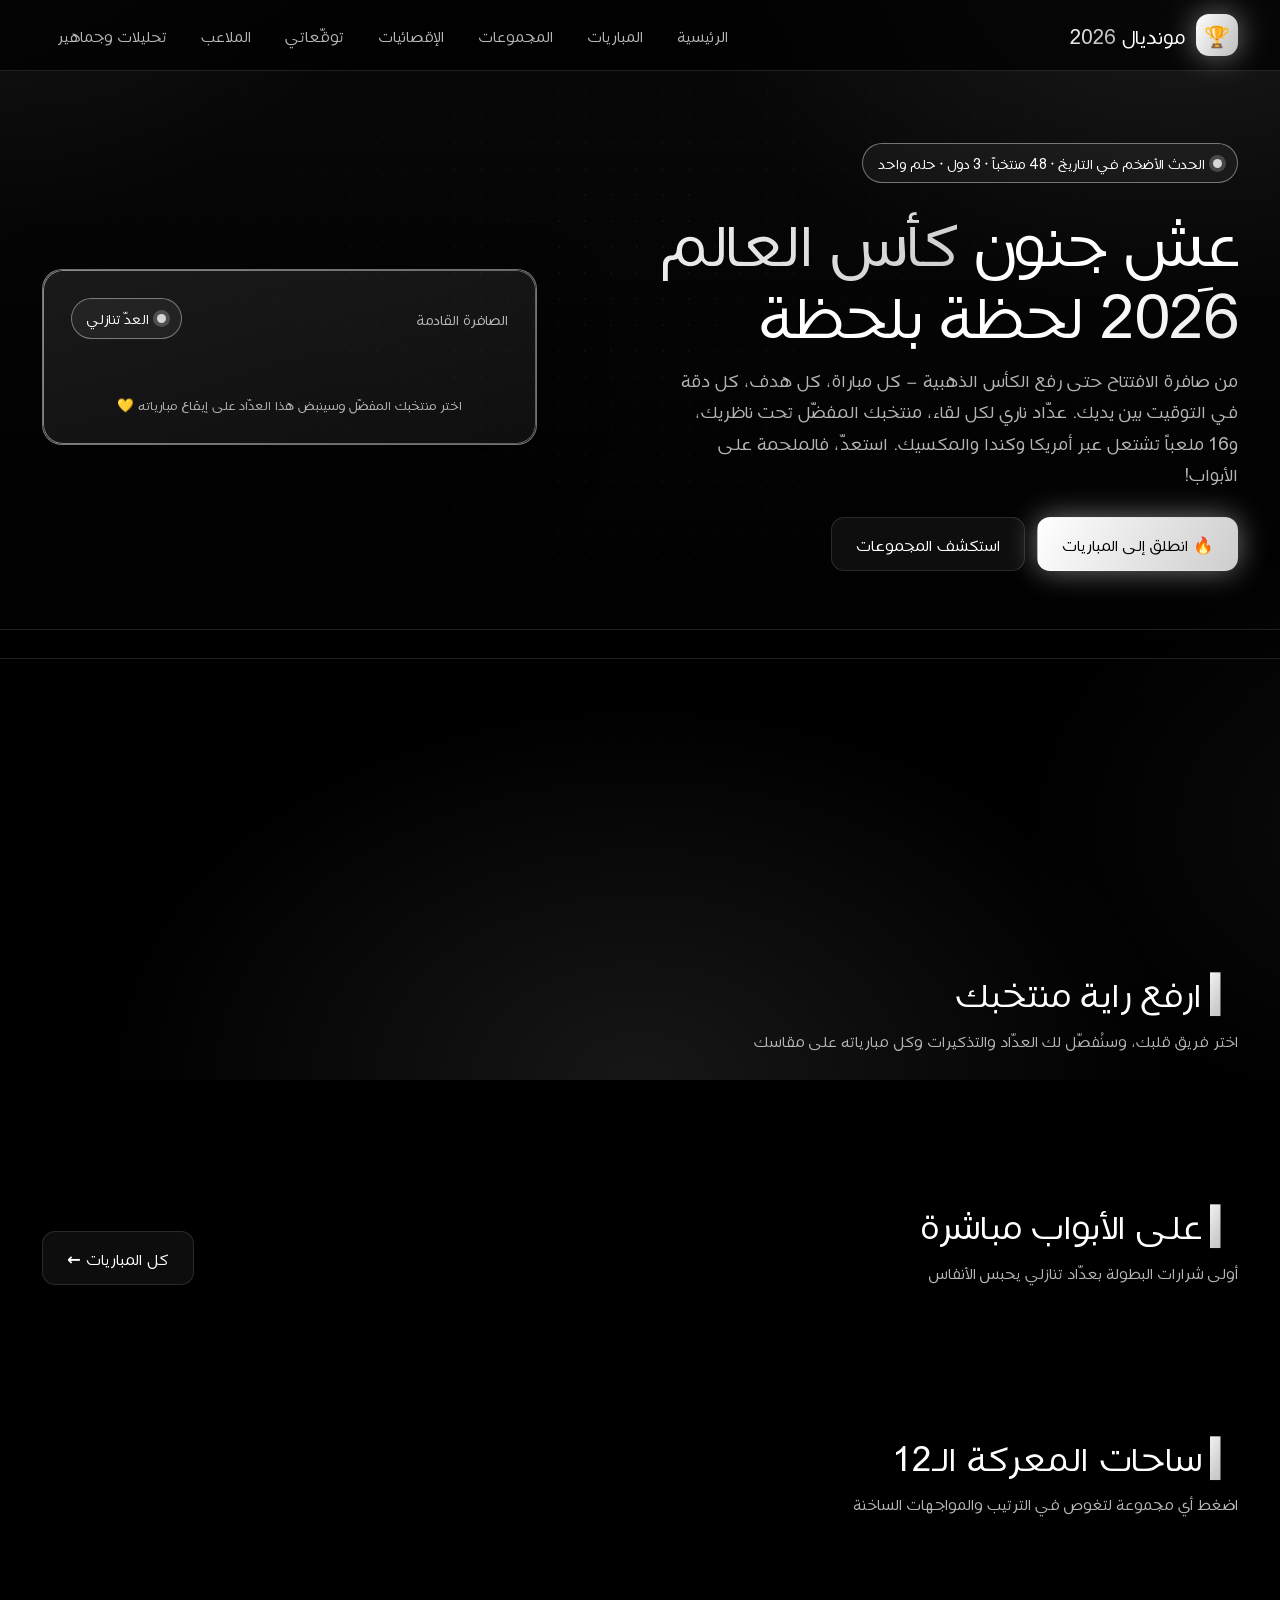
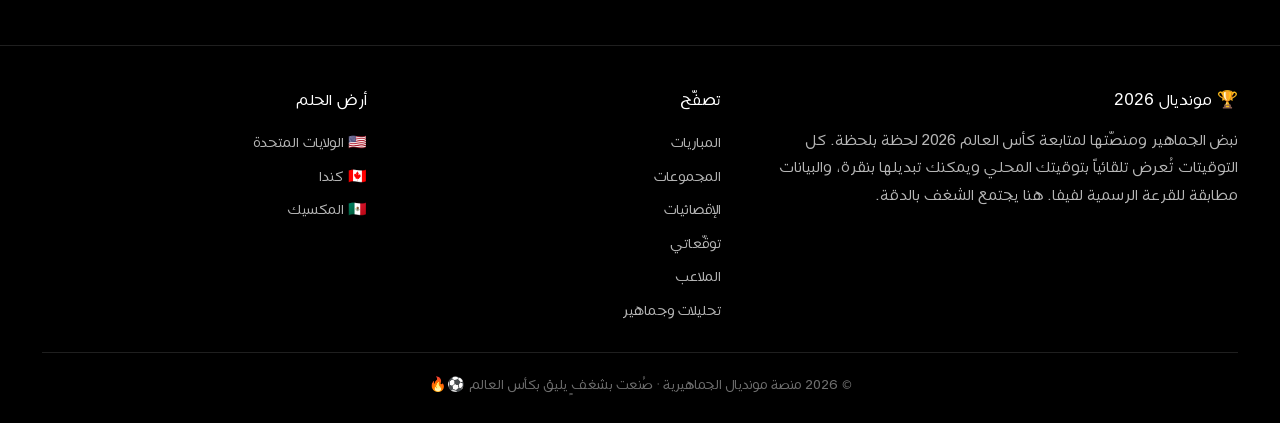
==== index.html @ 59c50006 "Add files via upload" ====
<!DOCTYPE html>
<html lang="ar" dir="rtl">
<head>
<meta charset="UTF-8">
<meta name="viewport" content="width=device-width, initial-scale=1.0">
<title>مونديال 2026 · حيث يبدأ الشغف ولا ينتهي 🔥</title>
<meta name="description" content="عِش جنون كأس العالم 2026 لحظة بلحظة: جدول مباريات ناري بعدّاد تنازلي حيّ، مجموعات، نجوم المنتخبات، خريطة الملاعب، وركن جماهير يغلي بالحماس.">
<link rel="preconnect" href="https://fonts.googleapis.com">
<link rel="preconnect" href="https://flagcdn.com" crossorigin>
<meta name="theme-color" content="#000000">
<link href="https://fonts.googleapis.com/css2?family=Tajawal:wght@400;500;700;800;900&family=Cairo:wght@600;800&display=swap" rel="stylesheet">
<link rel="stylesheet" href="style.css">
</head>
<body>

<!-- شريط التنقل -->
<nav class="nav">
  <div class="wrap nav-inner">
    <a class="brand" href="index.html"><span class="cup">🏆</span> <span>مونديال <b>2026</b></span></a>
    <button class="nav-toggle" aria-label="القائمة">☰</button>
    <div class="nav-links">
      <a href="index.html">الرئيسية</a>
      <a href="matches.html">المباريات</a>
      <a href="groups.html">المجموعات</a>
      <a href="knockout.html">الإقصائيات</a>
      <a href="predictions.html">توقّعاتي</a>
      <a href="map.html">الملاعب</a>
      <a href="live.html">تحليلات وجماهير</a>
    </div>
  </div>
</nav>

<!-- البطل -->
<header class="hero">
  <div class="wrap hero-grid">
    <div>
      <span class="pill"><span class="dot"></span> الحدث الأضخم في التاريخ · 48 منتخباً · 3 دول · حلم واحد</span>
      <h1>عِش جنون <span class="gradient-text">كأس العالم 2026</span> لحظة بلحظة</h1>
      <p class="lead">من صافرة الافتتاح حتى رفع الكأس الذهبية — كل مباراة، كل هدف، كل دقة في التوقيت بين يديك. عدّاد ناري لكل لقاء، منتخبك المفضّل تحت ناظريك، و16 ملعباً تشتعل عبر أمريكا وكندا والمكسيك. استعدّ، فالملحمة على الأبواب!</p>
      <div class="hero-actions">
        <a class="btn btn-gold" href="matches.html">🔥 انطلق إلى المباريات</a>
        <a class="btn btn-ghost" href="groups.html">استكشف المجموعات</a>
      </div>
    </div>

    <!-- بطاقة العدّاد -->
    <div class="countdown-card">
      <div class="cd-head">
        <span class="lbl" id="cdLabel">الصافرة القادمة</span>
        <span class="pill" style="margin:0"><span class="dot"></span> العدّ تنازلي</span>
      </div>
      <div class="cd-match" id="cdMatch"></div>
      <div class="cd-timer" id="heroCountdown"></div>
      <p class="muted" style="text-align:center;margin-top:14px;font-size:.84rem">اختر منتخبك المفضّل وسينبض هذا العدّاد على إيقاع مبارياته 💛</p>
    </div>
  </div>
</header>

<!-- شريط أخبار -->
<div class="ticker">
  <div class="wrap"><div class="ticker-track" id="ticker"></div></div>
</div>

<!-- إحصائيات سريعة -->
<section class="section">
  <div class="wrap">
    <div class="grid grid-4">
      <div class="card stat reveal"><b>48</b><span>منتخباً يطارد الحلم</span></div>
      <div class="card stat reveal"><b>12</b><span>مجموعة من النار</span></div>
      <div class="card stat reveal"><b>72</b><span>معركة في دور المجموعات</span></div>
      <div class="card stat reveal"><b>16</b><span>مدينة تشتعل بالجماهير</span></div>
    </div>
  </div>
</section>

<!-- اختر منتخبك -->
<section class="section">
  <div class="wrap">
    <div class="section-head">
      <div><h2>ارفع راية منتخبك</h2><p>اختر فريق قلبك، وسنُفصّل لك العدّاد والتذكيرات وكل مبارياته على مقاسك</p></div>
    </div>
    <div class="chip-row" id="favPicker"></div>
  </div>
</section>

<!-- أقرب المباريات -->
<section class="section">
  <div class="wrap">
    <div class="section-head">
      <div><h2>على الأبواب مباشرة</h2><p>أولى شرارات البطولة بعدّاد تنازلي يحبس الأنفاس</p></div>
      <a class="btn btn-ghost" href="matches.html">كل المباريات ←</a>
    </div>
    <div class="grid grid-3" id="upcoming"></div>
  </div>
</section>

<!-- لمحة المجموعات -->
<section class="section">
  <div class="wrap">
    <div class="section-head"><div><h2>ساحات المعركة الـ12</h2><p>اضغط أي مجموعة لتغوص في الترتيب والمواجهات الساخنة</p></div></div>
    <div class="grid grid-4" id="groupsMini"></div>
  </div>
</section>

<!-- التذييل -->
<footer class="footer">
  <div class="wrap">
    <div class="footer-grid">
      <div>
        <h4>🏆 مونديال 2026</h4>
        <p class="muted">نبض الجماهير ومنصّتها لمتابعة كأس العالم 2026 لحظة بلحظة. كل التوقيتات تُعرض تلقائياً بتوقيتك المحلي ويمكنك تبديلها بنقرة، والبيانات مطابقة للقرعة الرسمية لفيفا. هنا يجتمع الشغف بالدقة.</p>
      </div>
      <div><h4>تصفّح</h4><a href="matches.html">المباريات</a><a href="groups.html">المجموعات</a><a href="knockout.html">الإقصائيات</a>
      <a href="predictions.html">توقّعاتي</a>
      <a href="map.html">الملاعب</a><a href="live.html">تحليلات وجماهير</a></div>
      <div><h4>أرض الحلم</h4><a>🇺🇸 الولايات المتحدة</a><a>🇨🇦 كندا</a><a>🇲🇽 المكسيك</a></div>
    </div>
    <div class="copy">© 2026 منصة مونديال الجماهيرية · صُنعت بشغفٍ يليق بكأس العالم ⚽🔥</div>
  </div>
</footer>


<!-- ===== وحدات المعمارية النظيفة (ترتيب التحميل = ترتيب الاعتماد) ===== -->
<!-- core: النطاق -->
<script src="src/core/data.js"></script>
<script src="src/core/domain.js"></script>
<script src="src/core/profiles.js"></script>
<!-- infra: البنية التحتية -->
<script src="src/infra/storage.js"></script>
<script src="src/infra/time.js"></script>
<script src="src/infra/exporters.js"></script>
<script src="src/infra/live.js"></script>
<!-- app: الحالة -->
<script src="src/app/clock.js"></script>
<script src="src/app/collections.js"></script>
<script src="src/app/live-poll.js"></script>
<!-- ui: العرض -->
<script src="src/ui/toast.js"></script>
<script src="src/ui/reveal.js"></script>
<script src="src/ui/countdown.js"></script>
<script src="src/ui/match-card.js"></script>
<script src="src/ui/chrome.js"></script>
<!-- التركيب + التوافق -->
<script src="src/boot.js"></script>
<script src="src/compat.js"></script>
<!-- page controller -->
<script src="src/pages/home.js"></script>
</body>
</html>
---- style.css ----
/* =========================================================================
   كأس العالم 2026 — الهوية البصرية (نسخة حماسية)
   خط مرزوق · ألوان نابضة · خلفية شفقية متحركة · توهّج وأنميشن · RTL
   ========================================================================= */

/* ---------- خط مرزوق على كامل الموقع ---------- */
@font-face {
  font-family: "Marzouk";
  src: url("Marzouk.ttf") format("truetype"),
       url("Marzouk.otf") format("opentype");
  font-weight: 100 900;
  font-display: swap;
}

:root {
  /* خلفيات */
  --bg-0: #000000;
  --bg-1: #0a0a0a;
  --bg-2: #141414;
  --card: rgba(255, 255, 255, 0.05);
  --card-strong: rgba(255, 255, 255, 0.085);
  --border: rgba(255, 255, 255, 0.12);
  /* ألوان حماسية */
  --gold: #ffffff;
  --gold-bright: #ffffff;
  --orange: #cccccc;
  --cyan: #d6d6d6;
  --cyan-bright: #ffffff;
  --magenta: #b0b0b0;
  --purple: #9a9a9a;
  --crimson: #ffffff;
  --border-gold: rgba(255,255,255, 0.40);
  --glow-gold: 0 0 30px rgba(255,255,255, 0.45);
  --glow-cyan: 0 0 26px rgba(255,255,255, 0.40);
  --text: #ffffff;
  --text-dim: #b6b6b6;
  --text-faint: #6f6f6f;
  --radius: 20px;
  --radius-sm: 13px;
  --shadow: 0 22px 60px rgba(0, 0, 0, 0.5);
  --maxw: 1240px;
  --grad-fire: linear-gradient(120deg, #ffffff, #cccccc 55%, #b0b0b0);
  --grad-cool: linear-gradient(120deg, #d6d6d6, #9a9a9a);
  --font: "Marzouk", "Tajawal", system-ui, "Segoe UI", sans-serif;
}

* { box-sizing: border-box; margin: 0; padding: 0; }
html { scroll-behavior: smooth; }
body {
  font-family: var(--font);
  background: var(--bg-0);
  color: var(--text);
  direction: rtl;
  line-height: 1.7;
  overflow-x: hidden;
  min-height: 100vh;
  position: relative;
}
/* خلفية شفقية (Aurora) متحركة */
body::before {
  content: ""; position: fixed; inset: -20%; z-index: -2;
  background:
    radial-gradient(45% 45% at 80% 12%, rgba(255,255,255, 0.08), transparent 60%),
    radial-gradient(40% 40% at 12% 8%, rgba(255,255,255, 0.06), transparent 60%),
    radial-gradient(50% 50% at 50% 100%, rgba(255,255,255, 0.09), transparent 60%),
    radial-gradient(40% 40% at 95% 80%, rgba(255,255,255, 0.05), transparent 60%),
    linear-gradient(180deg, var(--bg-1), var(--bg-0) 70%);
  animation: aurora 18s ease-in-out infinite alternate;
}
@keyframes aurora {
  0% { transform: translate3d(0,0,0) scale(1); }
  50% { transform: translate3d(-2%, 1%, 0) scale(1.06); }
  100% { transform: translate3d(2%, -1%, 0) scale(1.04); }
}
/* جسيمات/شبكة خفيفة */
body::after {
  content: ""; position: fixed; inset: 0; z-index: -1; pointer-events: none;
  background-image: radial-gradient(rgba(255,255,255,.04) 1px, transparent 1px);
  background-size: 26px 26px;
  mask-image: radial-gradient(circle at 50% 30%, #000, transparent 75%);
}
a { color: inherit; text-decoration: none; }
img { display: block; max-width: 100%; }
ul { list-style: none; }
::selection { background: var(--gold); color: #000000; }

.wrap { width: 100%; max-width: var(--maxw); margin: 0 auto; padding: 0 22px; }
.gold { color: var(--gold); }
.muted { color: var(--text-dim); }

/* عنوان متدرّج متحرّك */
.gradient-text {
  background: var(--grad-fire); background-size: 200% auto;
  -webkit-background-clip: text; background-clip: text; color: transparent;
  animation: shine 5s linear infinite;
}
@keyframes shine { to { background-position: 200% center; } }

/* ---------------- شريط التنقل ---------------- */
.nav {
  position: sticky; top: 0; z-index: 100;
  backdrop-filter: blur(18px);
  background: rgba(0,0,0, 0.72);
  border-bottom: 1px solid var(--border);
}
.nav-inner { display: flex; align-items: center; gap: 18px; height: 70px; }
.brand { display: flex; align-items: center; gap: 11px; font-weight: 800; font-size: 1.3rem; }
.brand .cup {
  width: 42px; height: 42px; display: grid; place-items: center;
  background: var(--grad-fire); background-size: 160%;
  border-radius: 13px; color: #000000; font-size: 1.3rem;
  box-shadow: var(--glow-gold); animation: bob 3s ease-in-out infinite;
}
@keyframes bob { 0%,100%{transform:translateY(0) rotate(-3deg)} 50%{transform:translateY(-4px) rotate(3deg)} }
.brand b { background: var(--grad-fire); -webkit-background-clip: text; background-clip: text; color: transparent; }
.nav-links { display: flex; gap: 4px; margin-inline-start: auto; align-items: center; }
.nav-links a {
  padding: 9px 15px; border-radius: 11px; color: var(--text-dim);
  font-weight: 700; font-size: 1rem; transition: .2s; white-space: nowrap; position: relative;
}
.nav-links a:hover { color: var(--text); background: var(--card); }
.nav-links a.active { color: var(--gold); background: rgba(255,255,255,.12); box-shadow: inset 0 0 0 1px var(--border-gold); }
.nav-toggle { display: none; background: var(--card); border: 1px solid var(--border); color: var(--text); width: 44px; height: 44px; border-radius: 11px; font-size: 1.4rem; cursor: pointer; margin-inline-start: auto; }
.tz-select { font-family: var(--font); background: var(--card); border: 1px solid var(--border); color: var(--text); padding: 7px 10px; border-radius: 10px; font-size: .82rem; font-weight: 700; cursor: pointer; max-width: 150px; }
.tz-select:focus { outline: none; border-color: var(--gold); }
.tz-select option { background: var(--bg-2); color: var(--text); }

/* ---------------- أزرار ---------------- */
.btn {
  display: inline-flex; align-items: center; gap: 8px; cursor: pointer;
  padding: 12px 24px; border-radius: 13px; font-family: var(--font);
  font-weight: 800; font-size: 1.02rem; border: 1px solid transparent; transition: .22s; position: relative; overflow: hidden;
}
.btn-gold { background: var(--grad-fire); background-size: 200%; color: #000000; box-shadow: var(--glow-gold); }
.btn-gold:hover { transform: translateY(-3px) scale(1.02); background-position: 100%; box-shadow: 0 0 40px rgba(255,255,255,.6); }
.btn-ghost { background: var(--card); border-color: var(--border); color: var(--text); }
.btn-ghost:hover { background: var(--card-strong); border-color: var(--cyan); box-shadow: var(--glow-cyan); transform: translateY(-3px); }

/* ---------------- البطل (Hero) ---------------- */
.hero { position: relative; padding: 72px 0 58px; overflow: hidden; }
.hero-grid { display: grid; grid-template-columns: 1.2fr .9fr; gap: 40px; align-items: center; }
.hero h1 { font-size: clamp(2.3rem, 5.5vw, 4rem); font-weight: 900; line-height: 1.12; letter-spacing: -.5px; }
.hero p.lead { color: var(--text-dim); font-size: 1.16rem; margin: 18px 0 28px; max-width: 560px; }
.hero-actions { display: flex; gap: 12px; flex-wrap: wrap; }
.pill { display: inline-flex; align-items: center; gap: 8px; padding: 7px 15px; border-radius: 999px; background: var(--card); border: 1px solid var(--border-gold); color: var(--gold); font-weight: 800; font-size: .9rem; margin-bottom: 18px; }
.pill .dot { width: 9px; height: 9px; border-radius: 50%; background: var(--cyan); box-shadow: 0 0 0 4px rgba(255,255,255,.2); animation: pulse 1.6s infinite; }
@keyframes pulse { 0%,100%{opacity:1; transform:scale(1)} 50%{opacity:.4; transform:scale(.85)} }

/* أعلام عائمة في خلفية البطل */
.hero-orbs { position: absolute; inset: 0; pointer-events: none; overflow: hidden; }
.hero-orbs span { position: absolute; font-size: 2.2rem; opacity: .18; animation: float 9s ease-in-out infinite; filter: drop-shadow(0 0 8px rgba(0,0,0,.4)); }
@keyframes float { 0%,100%{transform:translateY(0) rotate(0)} 50%{transform:translateY(-26px) rotate(8deg)} }

/* ---------------- العدّاد التنازلي ---------------- */
.countdown-card {
  background: linear-gradient(160deg, var(--card-strong), var(--card));
  border: 1px solid var(--border-gold); border-radius: var(--radius);
  padding: 28px; box-shadow: var(--shadow); position: relative; overflow: hidden;
}
.countdown-card::before {
  content: ""; position: absolute; inset: 0; padding: 1px; border-radius: var(--radius);
  background: var(--grad-fire); -webkit-mask: linear-gradient(#000 0 0) content-box, linear-gradient(#000 0 0);
  -webkit-mask-composite: xor; mask-composite: exclude; opacity: .5; pointer-events: none;
}
.cd-head { display: flex; align-items: center; justify-content: space-between; margin-bottom: 18px; }
.cd-head .lbl { color: var(--text-dim); font-weight: 800; font-size: .94rem; }
.cd-match { display: flex; align-items: center; justify-content: center; gap: 16px; margin-bottom: 22px; }
.cd-match .t { display: flex; flex-direction: column; align-items: center; gap: 9px; width: 96px; text-align: center; }
.cd-match .t img { width: 54px; height: 40px; object-fit: cover; border-radius: 7px; box-shadow: 0 6px 16px rgba(0,0,0,.5); transition: .25s; }
.cd-match .t:hover img { transform: scale(1.12) rotate(-2deg); }
.cd-match .t span { font-weight: 800; font-size: .96rem; }
.cd-match .vs { font-weight: 900; font-size: 1.3rem; background: var(--grad-fire); -webkit-background-clip: text; background-clip: text; color: transparent; }
.cd-timer { display: grid; grid-template-columns: repeat(4, 1fr); gap: 10px; }
.cd-unit { text-align: center; background: rgba(0,0,0,.35); border: 1px solid var(--border); border-radius: var(--radius-sm); padding: 15px 6px; position: relative; }
.cd-unit b { display: block; font-size: 2.1rem; font-weight: 900; background: var(--grad-fire); -webkit-background-clip: text; background-clip: text; color: transparent; font-variant-numeric: tabular-nums; }
.cd-unit small { color: var(--text-faint); font-size: .8rem; }
.cd-unit.tickk b { animation: pop .4s; }
@keyframes pop { 0%{transform:scale(1)} 40%{transform:scale(1.25)} 100%{transform:scale(1)} }

/* ---------------- العناوين ---------------- */
.section { padding: 54px 0; }
.section-head { display: flex; align-items: flex-end; justify-content: space-between; gap: 16px; margin-bottom: 30px; flex-wrap: wrap; }
.section-head h2 { font-size: clamp(1.6rem, 3.2vw, 2.3rem); font-weight: 900; }
.section-head h2::before { content: "▍"; background: var(--grad-fire); -webkit-background-clip: text; background-clip: text; color: transparent; margin-inline-end: 8px; }
.section-head p { color: var(--text-dim); margin-top: 4px; }

/* ---------------- البطاقات الشبكية ---------------- */
.grid { display: grid; gap: 18px; }
.grid-3 { grid-template-columns: repeat(3, 1fr); }
.grid-4 { grid-template-columns: repeat(4, 1fr); }
.grid-2 { grid-template-columns: repeat(2, 1fr); }

.card {
  background: var(--card); border: 1px solid var(--border); border-radius: var(--radius);
  padding: 22px; transition: .28s cubic-bezier(.2,.8,.2,1); position: relative; overflow: hidden;
}
.card::after { content:""; position:absolute; top:0; left:-60%; width:50%; height:100%; background: linear-gradient(90deg, transparent, rgba(255,255,255,.07), transparent); transition: .5s; }
.card:hover { transform: translateY(-6px); border-color: var(--border-gold); background: var(--card-strong); box-shadow: var(--shadow); }
.card:hover::after { left: 120%; }

.stat { text-align: center; }
.stat b { display: block; font-size: 2.4rem; font-weight: 900; background: var(--grad-fire); -webkit-background-clip: text; background-clip: text; color: transparent; }
.stat span { color: var(--text-dim); font-size: .96rem; font-weight: 700; }

/* ---------------- بطاقة مباراة ---------------- */
.match-card {
  background: var(--card); border: 1px solid var(--border); border-radius: var(--radius);
  padding: 0; transition: .24s; position: relative; overflow: hidden;
}
.match-card:hover { border-color: var(--border-gold); background: var(--card-strong); transform: translateY(-4px); box-shadow: var(--shadow); }

/* شريط اليوم البارز */
.mc-day {
  display: flex; align-items: center; gap: 9px; padding: 11px 18px;
  background: linear-gradient(90deg, rgba(255,255,255,.16), rgba(255,255,255,.10), transparent);
  border-bottom: 1px solid var(--border);
}
.mc-day-ic { font-size: 1.05rem; }
.mc-day-name { font-weight: 900; font-size: 1.05rem; background: var(--grad-fire); -webkit-background-clip: text; background-clip: text; color: transparent; }
.mc-day-date { font-weight: 700; font-size: .92rem; color: var(--text-dim); margin-inline-start: auto; }

.mc-top { display: flex; align-items: center; justify-content: space-between; margin: 0; padding: 13px 18px 6px; }
.mc-meta { font-size: .85rem; color: var(--text-faint); display: flex; align-items: center; gap: 8px; font-weight: 700; flex-wrap: wrap; }
.mc-group { background: linear-gradient(135deg, rgba(255,255,255,.22), rgba(255,255,255,.18)); color: var(--gold-bright); padding: 3px 10px; border-radius: 8px; font-weight: 900; font-size: .8rem; }
.mc-venue { color: var(--text-faint); }
.mc-actions { display: flex; gap: 6px; }
.mc-fav, .mc-int { background: rgba(255,255,255,.05); border: 1px solid var(--border); cursor: pointer; font-size: 1.05rem; color: var(--text-faint); transition: .2s; width: 36px; height: 36px; border-radius: 10px; display: grid; place-items: center; }
.mc-fav:hover, .mc-int:hover { transform: translateY(-2px) scale(1.08); color: var(--gold); border-color: var(--border-gold); }
.mc-fav.on { color: var(--gold); border-color: var(--border-gold); background: rgba(255,255,255,.14); filter: drop-shadow(0 0 6px rgba(255,255,255,.5)); }
.mc-int.on { color: var(--cyan-bright); border-color: var(--cyan); background: rgba(255,255,255,.14); filter: drop-shadow(0 0 6px rgba(255,255,255,.5)); animation: ring-pulse 2s infinite; }
@keyframes ring-pulse { 0%,100%{transform:rotate(0)} 92%{transform:rotate(0)} 94%{transform:rotate(-14deg)} 96%{transform:rotate(12deg)} 98%{transform:rotate(-8deg)} }

.mc-body { display: grid; grid-template-columns: 1fr auto 1fr; align-items: center; gap: 10px; padding: 8px 18px 14px; }
.mc-team { display: flex; align-items: center; gap: 11px; font-weight: 800; }
.mc-team.away { flex-direction: row-reverse; text-align: left; }
.mc-team img { width: 38px; height: 28px; object-fit: cover; border-radius: 5px; box-shadow: 0 3px 10px rgba(0,0,0,.5); transition: .2s; }
.mc-team:hover img { transform: scale(1.14); }
.mc-center { text-align: center; min-width: 90px; }

/* ساعة الانطلاق */
.mc-clock {
  display: inline-flex; flex-direction: column; align-items: center; gap: 2px;
  background: rgba(0,0,0,.32); border: 1px solid var(--border-gold); border-radius: 14px; padding: 8px 14px; min-width: 78px;
}
.mc-clock .time { font-weight: 900; font-size: 1.4rem; line-height: 1; background: var(--grad-fire); -webkit-background-clip: text; background-clip: text; color: transparent; font-variant-numeric: tabular-nums; }
.mc-clock .score { font-weight: 900; font-size: 1.5rem; line-height: 1; }
.mc-clock small { color: var(--text-faint); font-size: .72rem; font-weight: 700; }
.mc-clock.done { border-color: var(--border); }

/* الديدلاين (العدّاد) */
.mc-foot { display: flex; align-items: center; gap: 10px; padding: 11px 16px; border-top: 1px dashed var(--border); background: rgba(0,0,0,.18); }
.mc-deadline { flex: 1; display: flex; align-items: center; gap: 10px; flex-wrap: wrap; }
.mc-deadline .dl-lbl { font-size: .82rem; font-weight: 800; color: var(--cyan-bright); white-space: nowrap; }
.mc-deadline .dl-segs { display: flex; gap: 6px; }
.mc-deadline .dl-seg { display: inline-flex; flex-direction: column; align-items: center; min-width: 34px; background: rgba(255,255,255,.05); border: 1px solid var(--border); border-radius: 9px; padding: 4px 6px; }
.mc-deadline .dl-seg b { font-size: 1.05rem; font-weight: 900; line-height: 1; color: var(--text); font-variant-numeric: tabular-nums; }
.mc-deadline .dl-seg i { font-style: normal; font-size: .62rem; color: var(--text-faint); font-weight: 700; }
.mc-deadline.soon .dl-seg { border-color: var(--border-gold); background: rgba(255,255,255,.1); }
.mc-deadline.soon .dl-seg b { color: var(--gold-bright); }
.mc-deadline.live .dl-lbl { color: var(--crimson); animation: pulse 1.3s infinite; }
.mc-cal { font-family: var(--font); background: rgba(255,255,255,.05); border: 1px solid var(--border); color: var(--text-dim); cursor: pointer; font-size: .82rem; font-weight: 800; padding: 7px 12px; border-radius: 10px; transition: .2s; white-space: nowrap; }
.mc-cal:hover { color: var(--gold); border-color: var(--border-gold); transform: translateY(-2px); }

.badge-live { background: #000; color: #fff; border: 1px solid rgba(255,255,255,.55); font-size: .72rem; font-weight: 900; padding: 3px 9px; border-radius: 7px; animation: pulse 1.3s infinite; box-shadow: 0 0 14px rgba(255,255,255,.6); }
.badge-done { background: rgba(255,255,255,.1); color: var(--text-dim); font-size: .72rem; font-weight: 800; padding: 3px 9px; border-radius: 7px; }

/* ---------------- الفلاتر ---------------- */
.filters { display: flex; gap: 10px; flex-wrap: wrap; align-items: center; margin-bottom: 26px; }
.filters select, .filters input {
  font-family: var(--font); background: var(--card); border: 1px solid var(--border);
  color: var(--text); padding: 11px 15px; border-radius: 12px; font-size: 1rem; font-weight: 700;
}
.filters select:focus, .filters input:focus { outline: none; border-color: var(--gold); box-shadow: var(--glow-gold); }
.chip-row { display: flex; gap: 8px; flex-wrap: wrap; }
.chip { padding: 8px 15px; border-radius: 999px; background: var(--card); border: 1px solid var(--border); color: var(--text-dim); font-weight: 800; font-size: .9rem; cursor: pointer; transition: .2s; font-family: var(--font); }
.chip:hover { color: var(--text); transform: translateY(-2px); }
.chip.active { background: var(--grad-fire); color: #000000; border-color: transparent; box-shadow: var(--glow-gold); }

/* ---------------- جدول المجموعات ---------------- */
.group-card { background: var(--card); border: 1px solid var(--border); border-radius: var(--radius); overflow: hidden; transition: .25s; }
.group-card:hover { border-color: var(--border-gold); box-shadow: var(--shadow); }
.group-card h3 { padding: 15px 19px; font-weight: 900; font-size: 1.15rem; background: linear-gradient(90deg, rgba(255,255,255,.18), rgba(255,255,255,.08), transparent); border-bottom: 1px solid var(--border); }
.group-card h3 span { background: var(--grad-fire); -webkit-background-clip: text; background-clip: text; color: transparent; }
.standings { width: 100%; border-collapse: collapse; font-size: .92rem; }
.standings th { color: var(--text-faint); font-weight: 800; font-size: .78rem; padding: 9px 10px; text-align: center; }
.standings th:first-child { text-align: start; }
.standings td { padding: 10px; text-align: center; border-top: 1px solid var(--border); font-weight: 700; }
.standings td.team-cell { text-align: start; }
.standings .team-cell a { display: flex; align-items: center; gap: 9px; font-weight: 800; }
.standings .team-cell img { width: 28px; height: 21px; object-fit: cover; border-radius: 4px; }
.standings tr:hover { background: rgba(255,255,255,.04); }
.standings .qual td:first-child { box-shadow: inset 4px 0 0 var(--cyan); }

/* ---------------- صفحة المنتخب ---------------- */
.team-hero { display: flex; align-items: center; gap: 26px; padding: 36px; border-radius: var(--radius); background: linear-gradient(150deg, var(--card-strong), var(--card)); border: 1px solid var(--border-gold); flex-wrap: wrap; position: relative; overflow: hidden; box-shadow: var(--shadow); }
.team-hero img.bigflag { width: 128px; height: 92px; object-fit: cover; border-radius: 12px; box-shadow: var(--shadow); }
.team-hero h1 { font-size: 2.7rem; font-weight: 900; }
.team-hero .meta { display: flex; gap: 10px; flex-wrap: wrap; margin-top: 14px; }
.team-hero .meta span { background: var(--card); border: 1px solid var(--border); padding: 6px 14px; border-radius: 999px; font-size: .9rem; color: var(--text-dim); font-weight: 700; }

/* ---------------- ركن الجماهير ---------------- */
.vote-bar { height: 15px; border-radius: 999px; background: rgba(255,255,255,.09); overflow: hidden; margin: 6px 0; }
.vote-bar > span { display: block; height: 100%; background: var(--grad-fire); transition: width .7s cubic-bezier(.2,.8,.2,1); }
.comment { background: var(--card); border: 1px solid var(--border); border-radius: var(--radius-sm); padding: 14px 17px; margin-bottom: 10px; transition: .2s; }
.comment:hover { border-color: var(--border-gold); }
.comment .c-head { display: flex; align-items: center; gap: 9px; margin-bottom: 5px; }
.comment .c-av { width: 32px; height: 32px; border-radius: 50%; background: var(--grad-cool); display: grid; place-items: center; font-weight: 900; color: #000000; }
.comment .c-name { font-weight: 900; font-size: .94rem; }
.comment .c-time { color: var(--text-faint); font-size: .78rem; margin-inline-start: auto; }
.input-row { display: flex; gap: 10px; margin-top: 14px; flex-wrap: wrap; }
.input-row input, .input-row textarea { flex: 1; font-family: var(--font); background: var(--card); border: 1px solid var(--border); color: var(--text); padding: 12px 15px; border-radius: 12px; font-weight: 600; }
.input-row input:focus, .input-row textarea:focus { outline: none; border-color: var(--gold); box-shadow: var(--glow-gold); }

/* ---------------- الخريطة ---------------- */
#map { height: 540px; border-radius: var(--radius); border: 1px solid var(--border-gold); overflow: hidden; box-shadow: var(--shadow); }
.leaflet-popup-content-wrapper { background: var(--bg-2); color: var(--text); border-radius: 12px; font-family: var(--font); }
.leaflet-popup-tip { background: var(--bg-2); }
.map-pop b { color: var(--gold); }

/* ---------------- شريط أخبار متحرك ---------------- */
.ticker { background: rgba(0,0,0,.4); border-top: 1px solid var(--border); border-bottom: 1px solid var(--border); overflow: hidden; white-space: nowrap; }
.ticker-track { display: inline-block; padding: 11px 0; animation: ticker 40s linear infinite; }
.ticker-track span { margin: 0 26px; color: var(--text-dim); font-weight: 700; }
.ticker-track span b { color: var(--gold); }
.ticker:hover .ticker-track { animation-play-state: paused; }
@keyframes ticker { from { transform: translateX(-100%); } to { transform: translateX(100%); } }

/* ---------------- التذييل ---------------- */
.footer { border-top: 1px solid var(--border); margin-top: 44px; padding: 38px 0 28px; color: var(--text-dim); }
.footer-grid { display: grid; grid-template-columns: 1.5fr 1fr 1fr; gap: 30px; }
.footer h4 { color: var(--text); margin-bottom: 12px; font-size: 1.05rem; }
.footer a { display: block; padding: 4px 0; color: var(--text-dim); font-size: .94rem; }
.footer a:hover { color: var(--gold); }
.footer .copy { text-align: center; margin-top: 26px; padding-top: 18px; border-top: 1px solid var(--border); font-size: .88rem; color: var(--text-faint); }

/* ---------------- الإشعارات (Toast) ---------------- */
.toast-box { position: fixed; bottom: 22px; left: 22px; z-index: 9999; display: flex; flex-direction: column; gap: 10px; }
.toast { background: var(--bg-2); border: 1px solid var(--border-gold); border-radius: 13px; padding: 14px 19px; box-shadow: var(--shadow); display: flex; align-items: center; gap: 11px; animation: slideIn .35s; max-width: 330px; font-weight: 700; }
.toast .ic { font-size: 1.4rem; }
@keyframes slideIn { from { transform: translateY(20px); opacity: 0; } to { transform: translateY(0); opacity: 1; } }

.empty { text-align: center; padding: 50px 20px; color: var(--text-faint); font-weight: 700; }
.reveal { opacity: 0; transform: translateY(26px); transition: .7s cubic-bezier(.2,.8,.2,1); }
.reveal.in { opacity: 1; transform: none; }

/* ---------------- شاشة الترحيب ---------------- */
.welcome {
  position: fixed; inset: 0; z-index: 10000; display: grid; place-items: center;
  background: radial-gradient(60% 60% at 50% 40%, var(--bg-2), var(--bg-0));
  transition: opacity .8s, visibility .8s;
}
.welcome.hide { opacity: 0; visibility: hidden; }
.welcome-inner { text-align: center; padding: 20px; }
.welcome .wc-cup {
  font-size: 5.5rem; display: inline-block;
  animation: cupIn 1s cubic-bezier(.2,1.4,.4,1) both, bob 3s ease-in-out 1s infinite;
  filter: drop-shadow(0 0 30px rgba(255,255,255,.7));
}
@keyframes cupIn { 0%{transform:scale(0) rotate(-180deg); opacity:0} 100%{transform:scale(1) rotate(0); opacity:1} }
.welcome h1 { font-size: clamp(2rem, 7vw, 3.4rem); font-weight: 900; margin: 16px 0 8px; animation: rise .7s .4s both; }
.welcome p { color: var(--text-dim); font-size: 1.15rem; font-weight: 700; animation: rise .7s .6s both; }
@keyframes rise { from{transform:translateY(20px); opacity:0} to{transform:none; opacity:1} }
.welcome .wc-flags { margin-top: 22px; font-size: 1.8rem; letter-spacing: 6px; animation: rise .7s .8s both; }
.welcome .wc-bar { width: 220px; height: 5px; border-radius: 999px; background: rgba(255,255,255,.12); margin: 26px auto 0; overflow: hidden; }
.welcome .wc-bar > span { display: block; height: 100%; width: 0; background: var(--grad-fire); animation: load 2.2s ease forwards; }
@keyframes load { to { width: 100%; } }
.welcome .wc-ring { position: absolute; width: 380px; height: 380px; border: 2px solid var(--border-gold); border-radius: 50%; opacity: .25; animation: ring 4s linear infinite; }
.welcome .wc-ring.r2 { width: 540px; height: 540px; animation-duration: 7s; border-color: rgba(255,255,255,.25); }
@keyframes ring { from{transform:rotate(0)} to{transform:rotate(360deg)} }

/* ---------------- التجاوب ---------------- */
@media (max-width: 980px) {
  .hero-grid { grid-template-columns: 1fr; }
  .grid-4 { grid-template-columns: repeat(2, 1fr); }
  .grid-3 { grid-template-columns: repeat(2, 1fr); }
  .footer-grid { grid-template-columns: 1fr; }
}
@media (max-width: 640px) {
  .nav-links { display: none; position: absolute; top: 70px; right: 0; left: 0; flex-direction: column; background: var(--bg-1); border-bottom: 1px solid var(--border); padding: 10px; }
  .nav-links.open { display: flex; }
  .nav-links a { padding: 13px; }
  .nav-toggle { display: block; }
  .grid-4, .grid-3, .grid-2 { grid-template-columns: 1fr; }
  .cd-timer { gap: 6px; }
  .cd-unit b { font-size: 1.6rem; }
  .team-hero { padding: 24px; }
  .welcome .wc-ring { width: 280px; height: 280px; }
  .welcome .wc-ring.r2 { width: 380px; height: 380px; }
}
@media (prefers-reduced-motion: reduce) { *, *::before, *::after { animation-duration: .01ms !important; animation-iteration-count: 1 !important; } }

/* ---------------- شريط أدوات التصدير ---------------- */
.toolbar { display: flex; gap: 10px; flex-wrap: wrap; margin-bottom: 22px; }
.toolbar .btn { padding: 10px 18px; font-size: .95rem; }

/* ---------------- منطقة الطباعة / PDF ---------------- */
#printArea { display: none; }

@media print {
  @page { size: A4; margin: 14mm; }
  body { background: #fff !important; color: #111 !important; }
  body::before, body::after { display: none !important; }
  nav, footer, .filters, .toolbar, .section-head, #matchList, #empty,
  .toast-box, .welcome, .ticker, .hero-orbs { display: none !important; }
  #printArea { display: block !important; -webkit-print-color-adjust: exact; print-color-adjust: exact; font-family: var(--font); color: #111; }

  .pr-header { text-align: center; border-bottom: 3px solid #111; padding-bottom: 14px; margin-bottom: 16px; }
  .pr-header .pr-cup { font-size: 2.6rem; line-height: 1; }
  .pr-header h1 { font-size: 1.7rem; font-weight: 900; margin: 6px 0 4px; }
  .pr-header p { color: #555; font-size: .85rem; }

  .pr-day { font-weight: 900; font-size: 1.05rem; margin: 16px 0 6px; padding-bottom: 5px;
            border-bottom: 2px solid #111; break-after: avoid; page-break-after: avoid; }

  .pr-row { display: grid; grid-template-columns: 1fr 100px 1fr; align-items: center; gap: 8px;
            padding: 7px 6px; border-bottom: 1px solid #ddd; break-inside: avoid; page-break-inside: avoid; }
  .pr-team { display: flex; align-items: center; gap: 8px; font-weight: 700; font-size: .95rem; }
  .pr-team.away { flex-direction: row-reverse; }
  .pr-team img { width: 30px; height: 22px; object-fit: cover; border: 1px solid #ccc; border-radius: 2px; }
  .pr-time { text-align: center; font-weight: 900; font-size: 1.1rem; }
  .pr-time small { display: block; font-weight: 400; color: #888; font-size: .62rem; }
  .pr-venue { grid-column: 1 / -1; text-align: center; font-size: .68rem; color: #999; margin-top: 2px; }

  .pr-foot { text-align: center; margin-top: 22px; padding-top: 10px; border-top: 1px solid #ccc;
             color: #777; font-size: .72rem; }
}

/* =========================================================================
   تحسينات الأداء
   ========================================================================= */

/* أداة الفلترة: إخفاء البطاقة دون حذفها من الـDOM (تبديل رخيص بدل إعادة بناء) */
.is-hidden { display: none !important; }

/* تخطّي تخطيط ورسم البطاقات خارج الشاشة تلقائياً (مكسب كبير مع 72 بطاقة).
   contain-intrinsic-size يحجز ارتفاعاً تقديرياً فيبقى شريط التمرير مستقراً. */
.match-card { content-visibility: auto; contain-intrinsic-size: auto 240px; }

/* احترام تفضيل تقليل الحركة: نوقف الأنيميشن اللانهائي الثقيل (الخلفية الشفقية،
   النبضات، الشريط المتحرك) ونُظهر عناصر reveal فوراً بلا انتقالات. */
@media (prefers-reduced-motion: reduce) {
  *, *::before, *::after {
    animation-duration: .001ms !important;
    animation-iteration-count: 1 !important;
    transition-duration: .001ms !important;
  }
  body::before { animation: none !important; }
  .reveal { opacity: 1 !important; transform: none !important; }
}
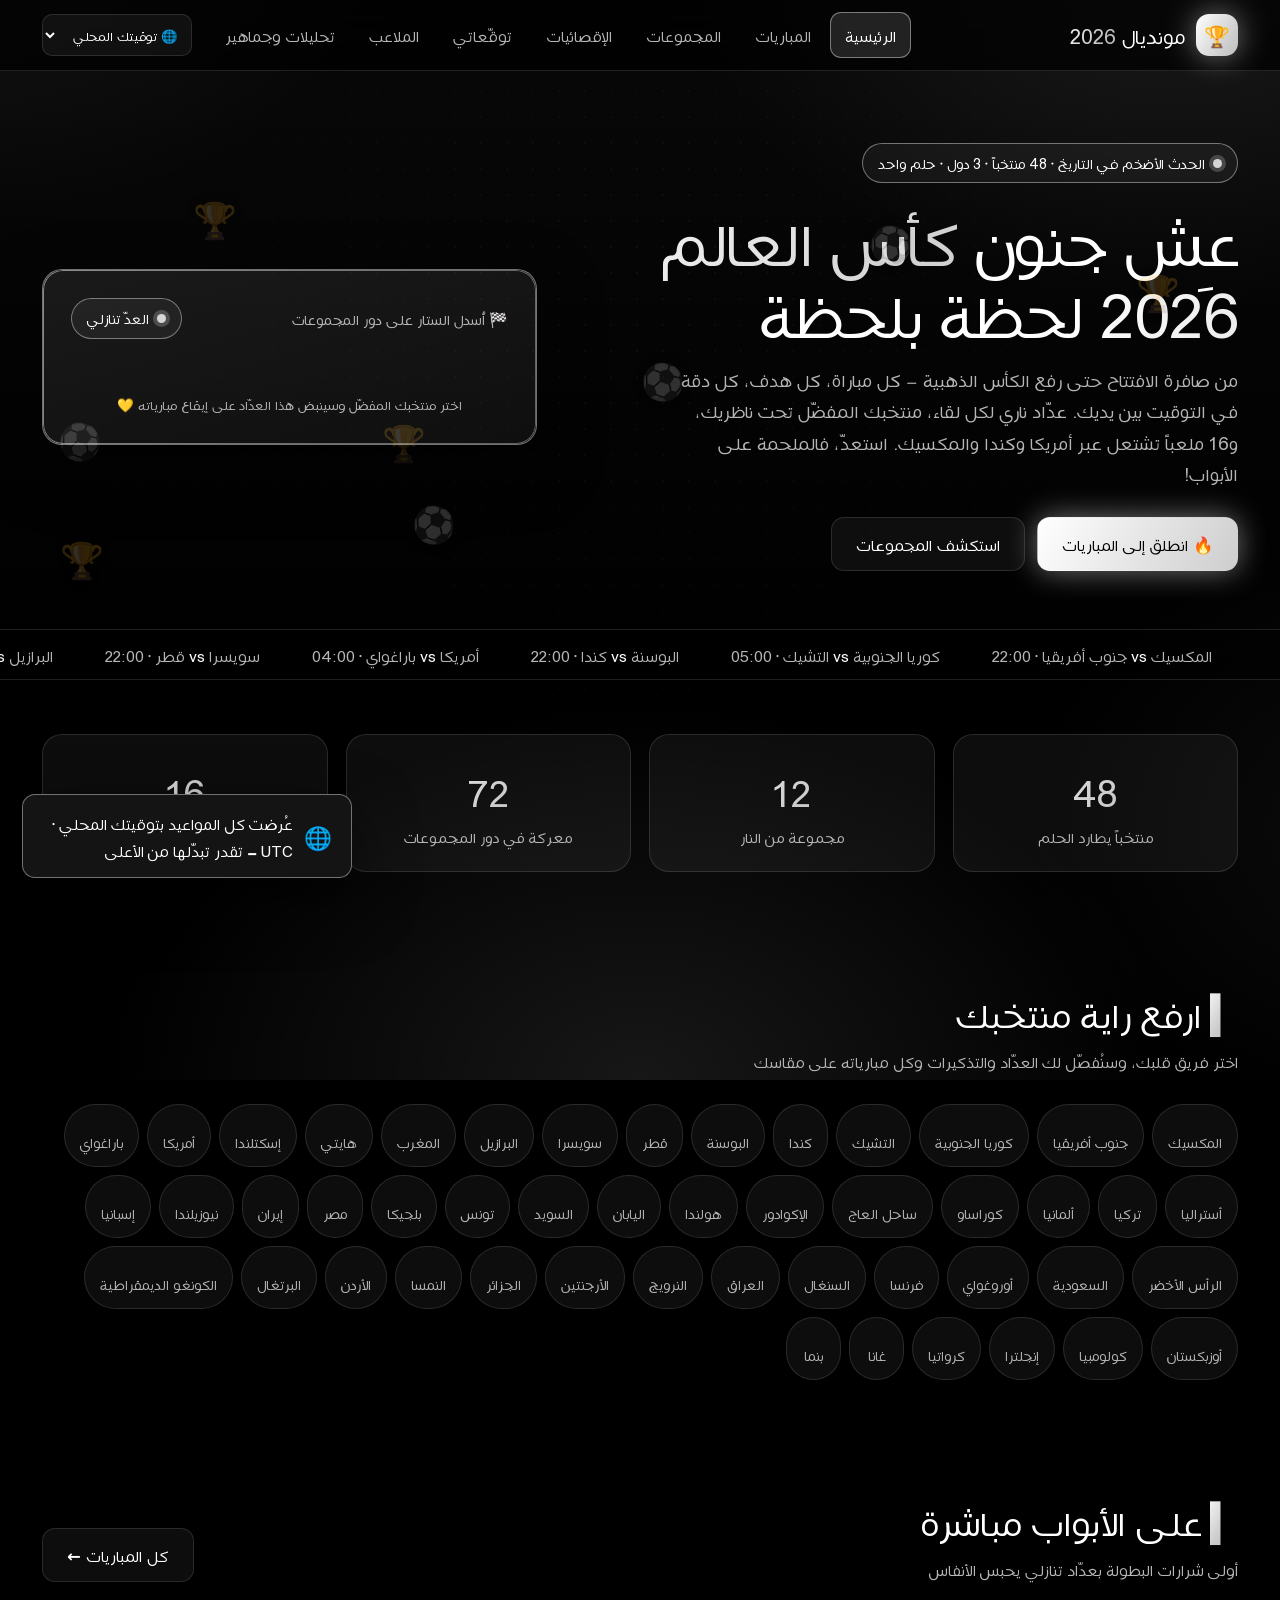
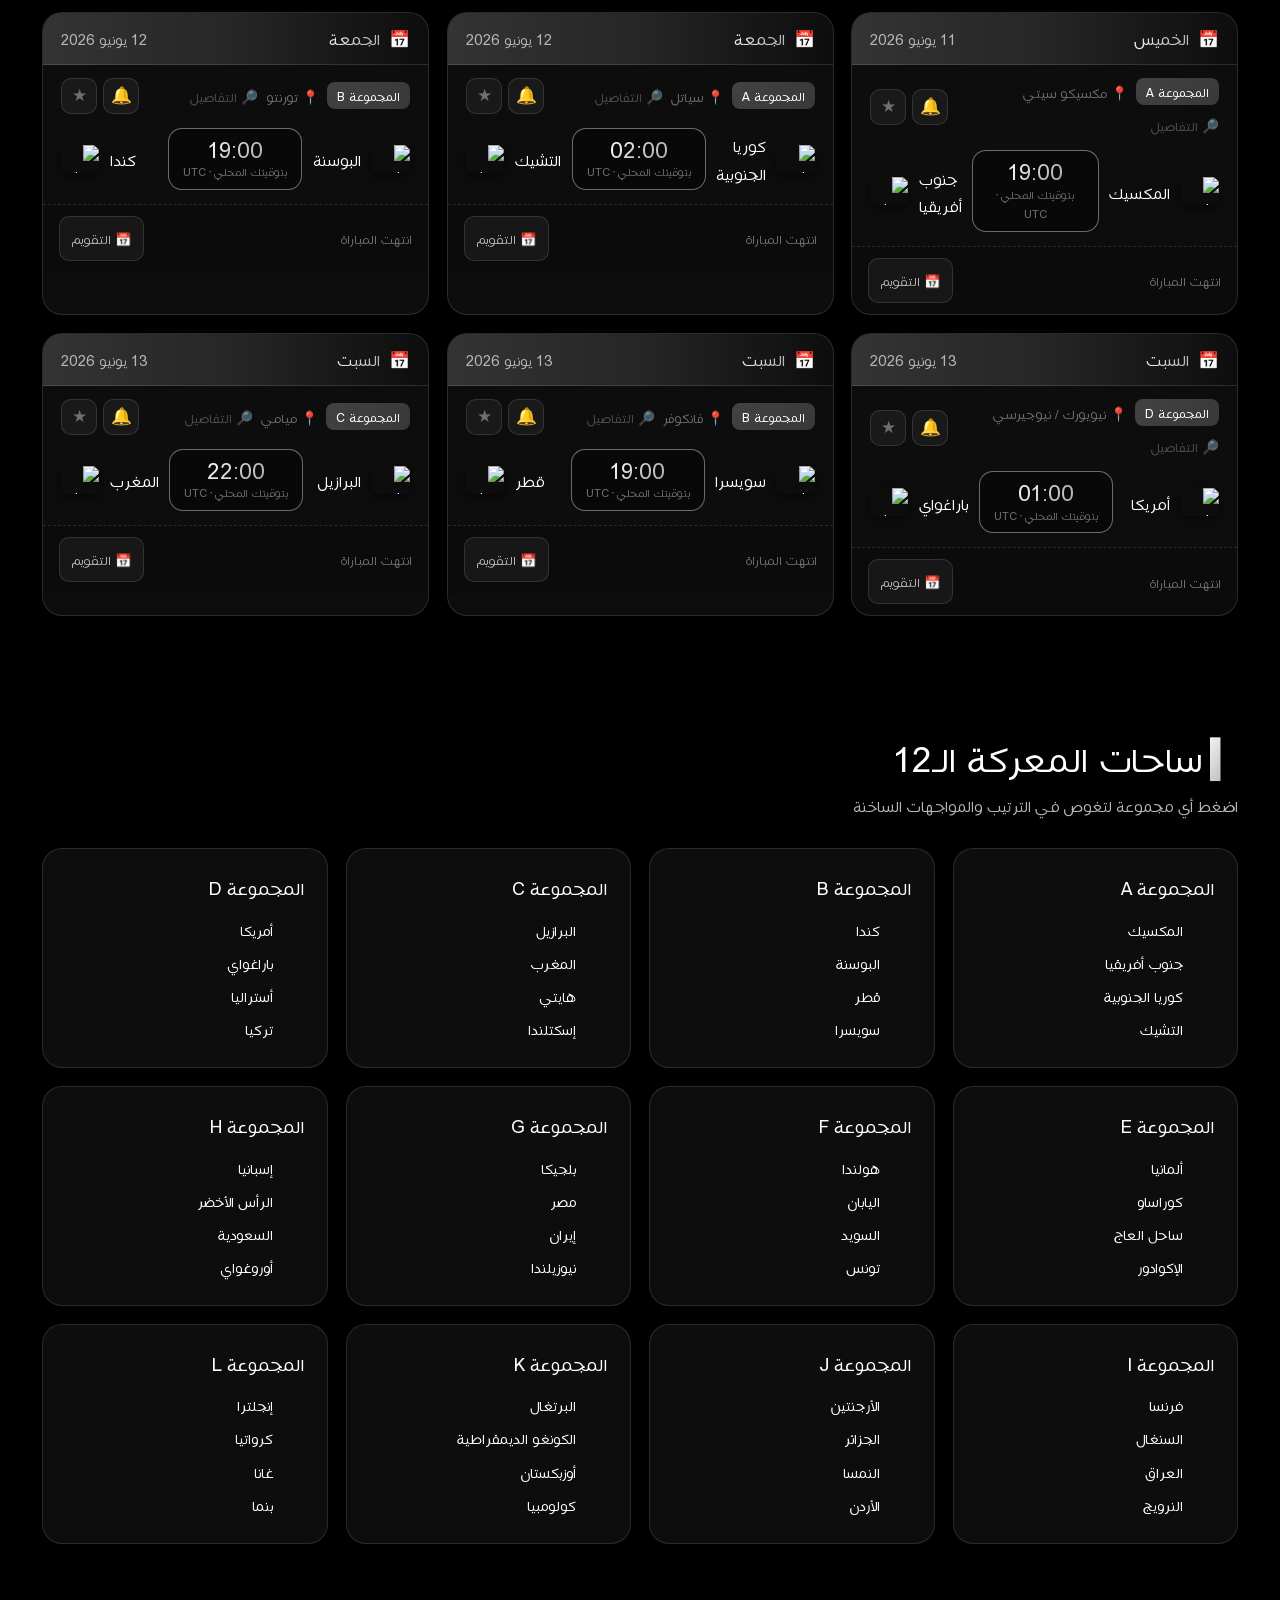
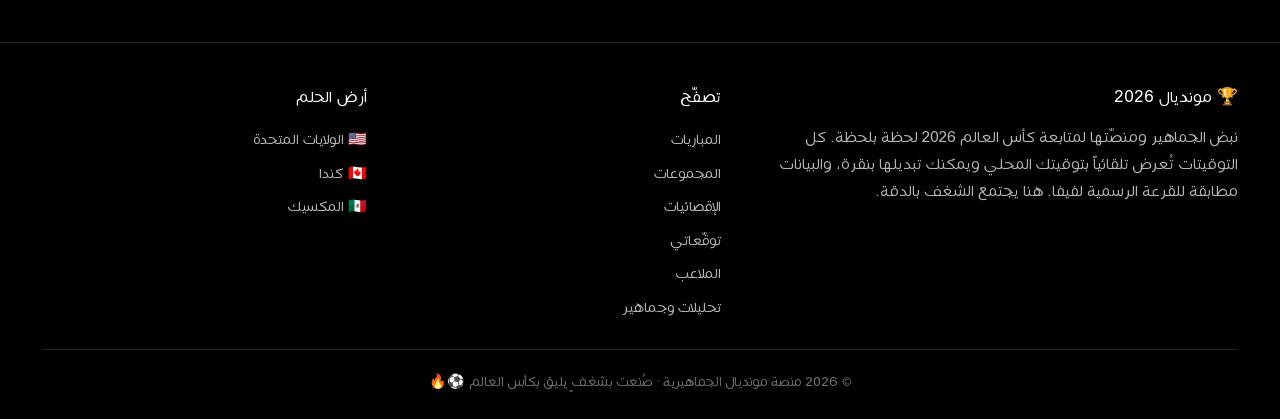
==== commit 1f4391d0: "Add files via upload" ====
--- a/index.html
+++ b/index.html
@@ -122,28 +122,28 @@
 
 <!-- ===== وحدات المعمارية النظيفة (ترتيب التحميل = ترتيب الاعتماد) ===== -->
 <!-- core: النطاق -->
-<script src="src/core/data.js"></script>
-<script src="src/core/domain.js"></script>
-<script src="src/core/profiles.js"></script>
+<script src="core/data.js"></script>
+<script src="core/domain.js"></script>
+<script src="core/profiles.js"></script>
 <!-- infra: البنية التحتية -->
-<script src="src/infra/storage.js"></script>
-<script src="src/infra/time.js"></script>
-<script src="src/infra/exporters.js"></script>
-<script src="src/infra/live.js"></script>
+<script src="infra/storage.js"></script>
+<script src="infra/time.js"></script>
+<script src="infra/exporters.js"></script>
+<script src="infra/live.js"></script>
 <!-- app: الحالة -->
-<script src="src/app/clock.js"></script>
-<script src="src/app/collections.js"></script>
-<script src="src/app/live-poll.js"></script>
+<script src="app/clock.js"></script>
+<script src="app/collections.js"></script>
+<script src="app/live-poll.js"></script>
 <!-- ui: العرض -->
-<script src="src/ui/toast.js"></script>
-<script src="src/ui/reveal.js"></script>
-<script src="src/ui/countdown.js"></script>
-<script src="src/ui/match-card.js"></script>
-<script src="src/ui/chrome.js"></script>
+<script src="ui/toast.js"></script>
+<script src="ui/reveal.js"></script>
+<script src="ui/countdown.js"></script>
+<script src="ui/match-card.js"></script>
+<script src="ui/chrome.js"></script>
 <!-- التركيب + التوافق -->
-<script src="src/boot.js"></script>
-<script src="src/compat.js"></script>
+<script src="boot.js"></script>
+<script src="compat.js"></script>
 <!-- page controller -->
-<script src="src/pages/home.js"></script>
+<script src="home.js"></script>
 </body>
 </html>
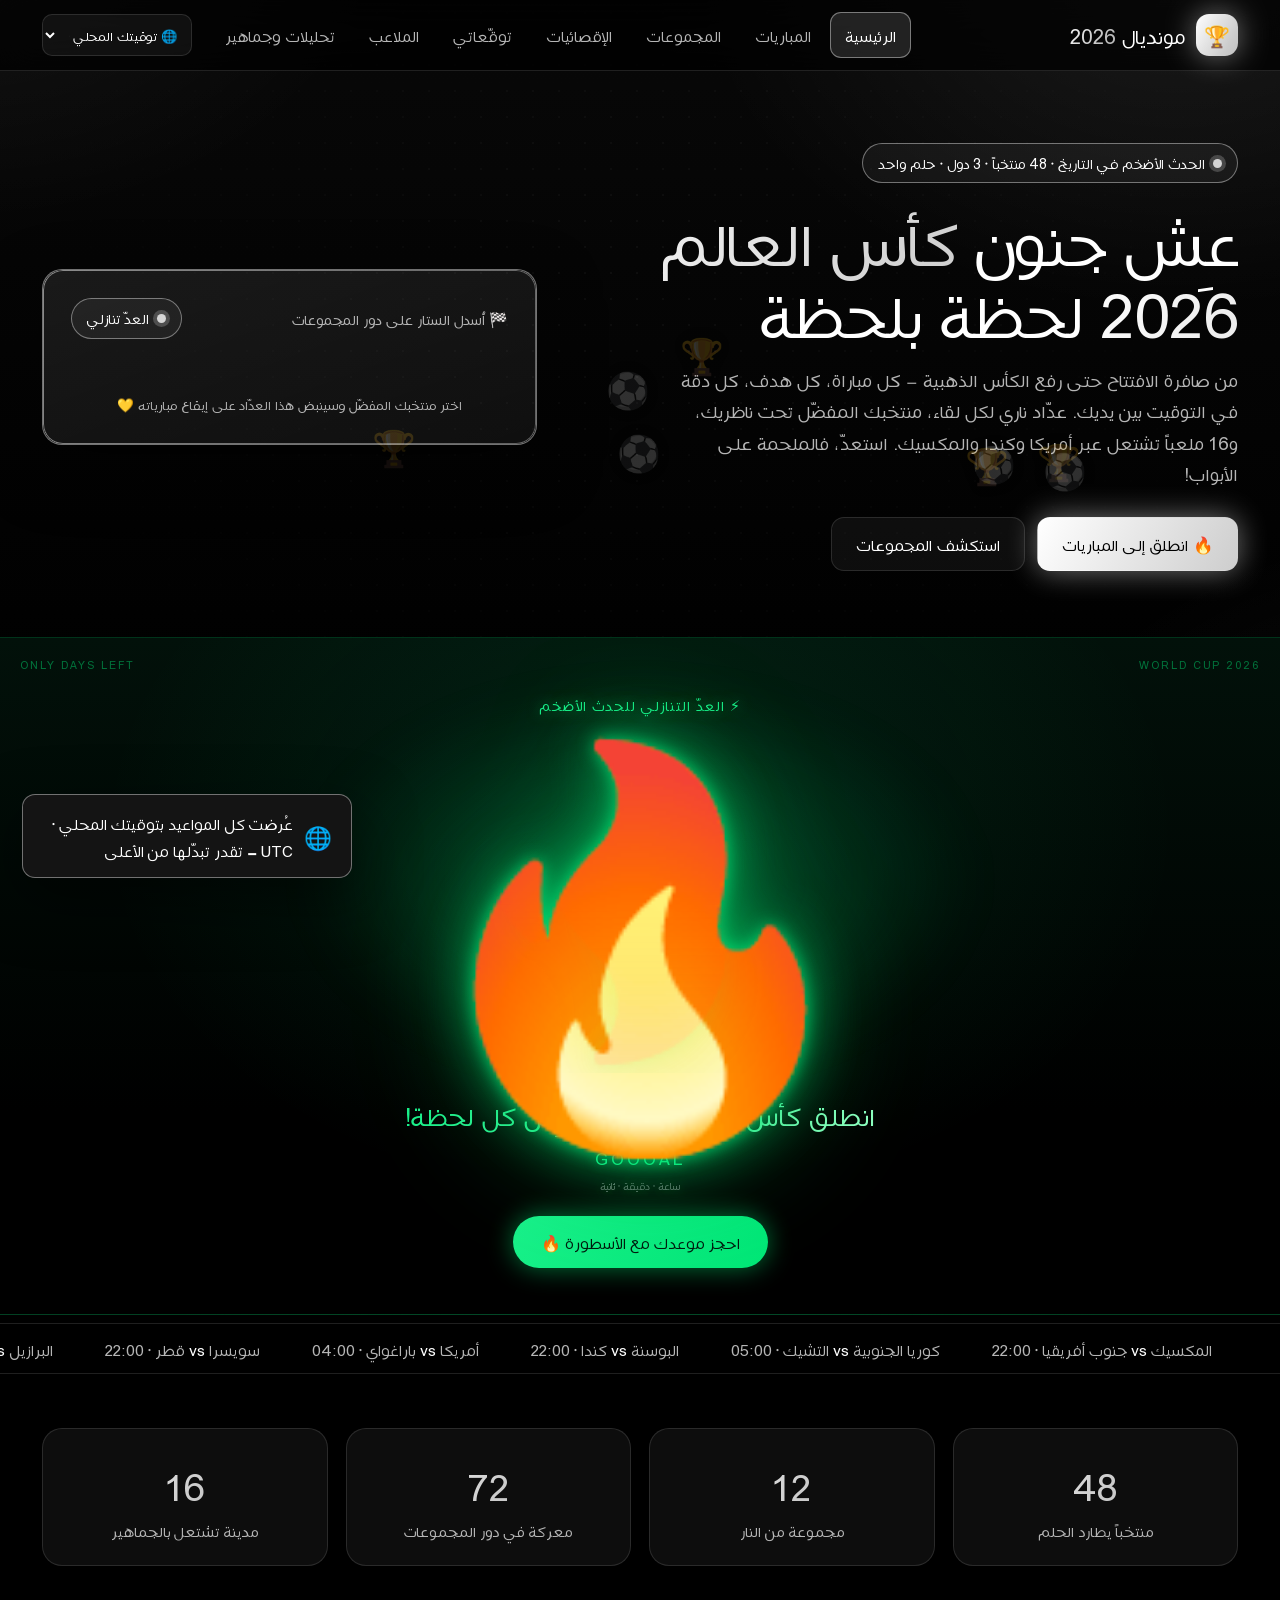
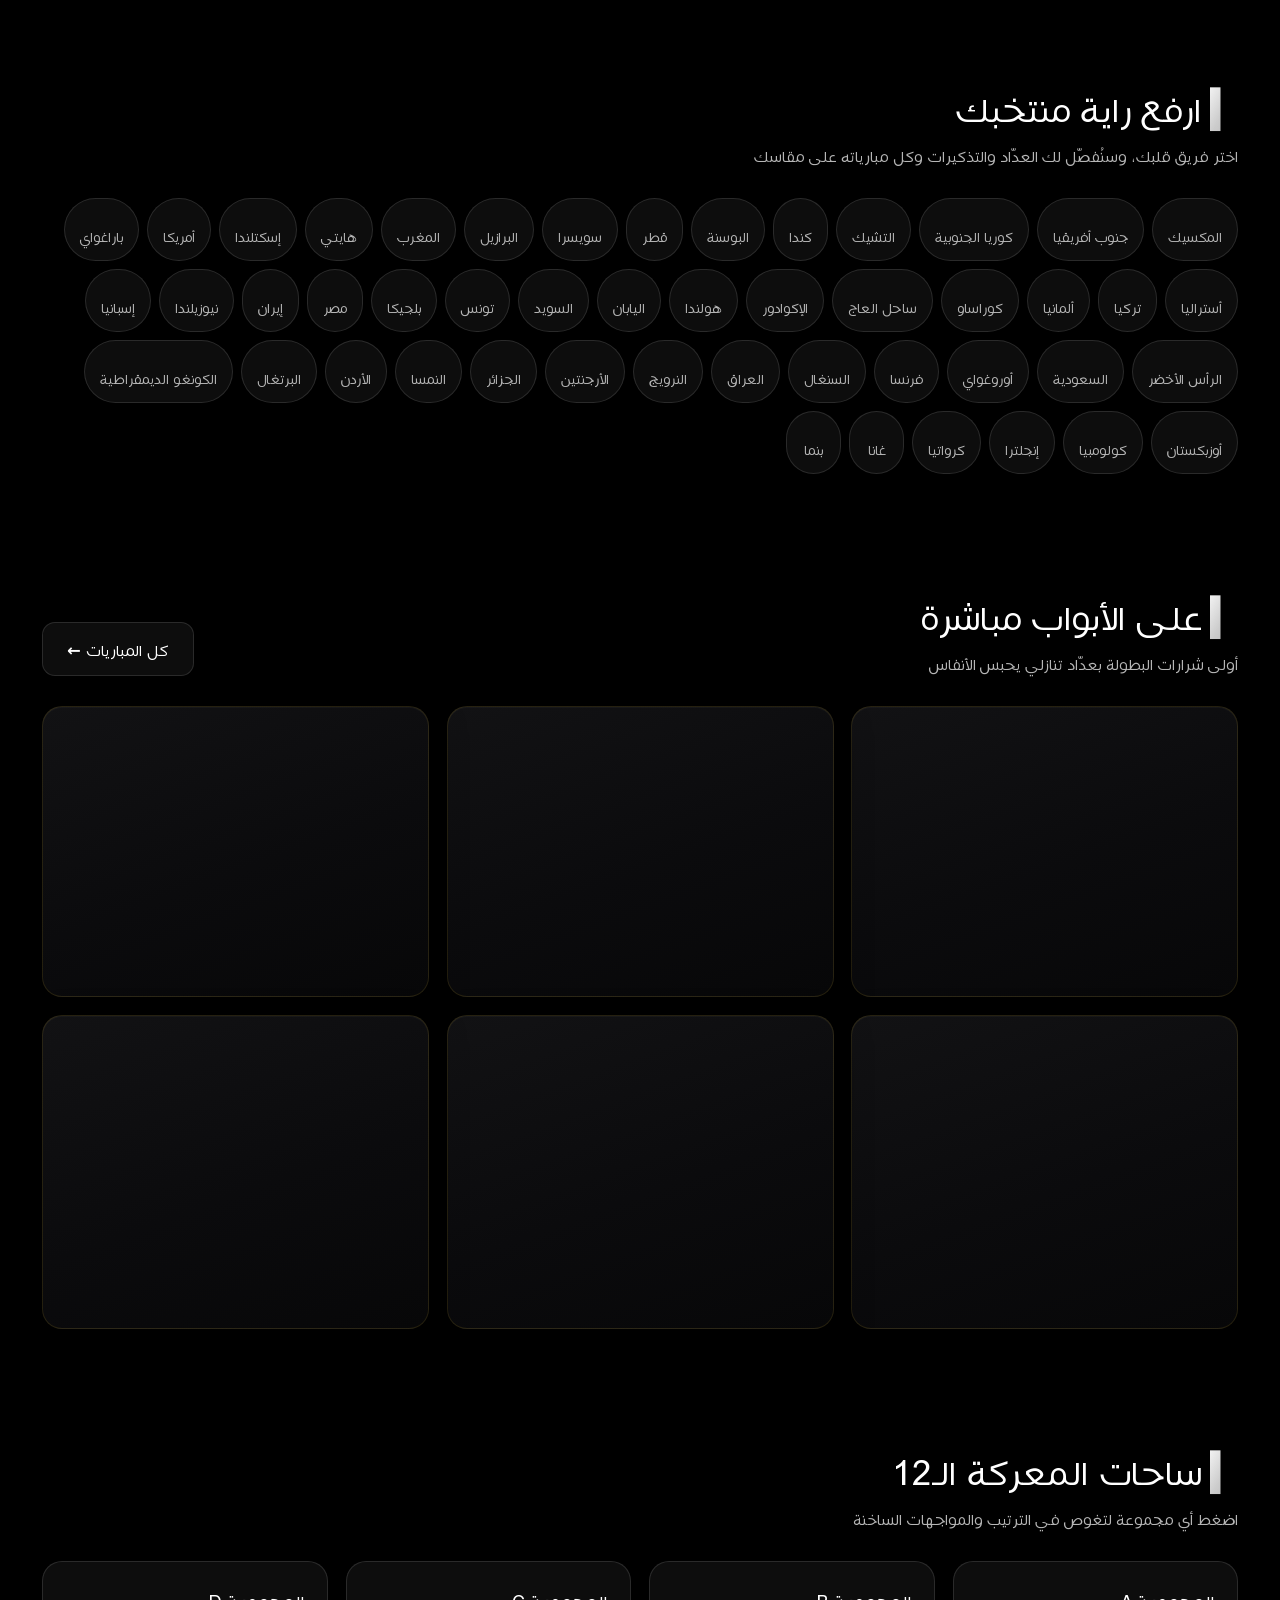
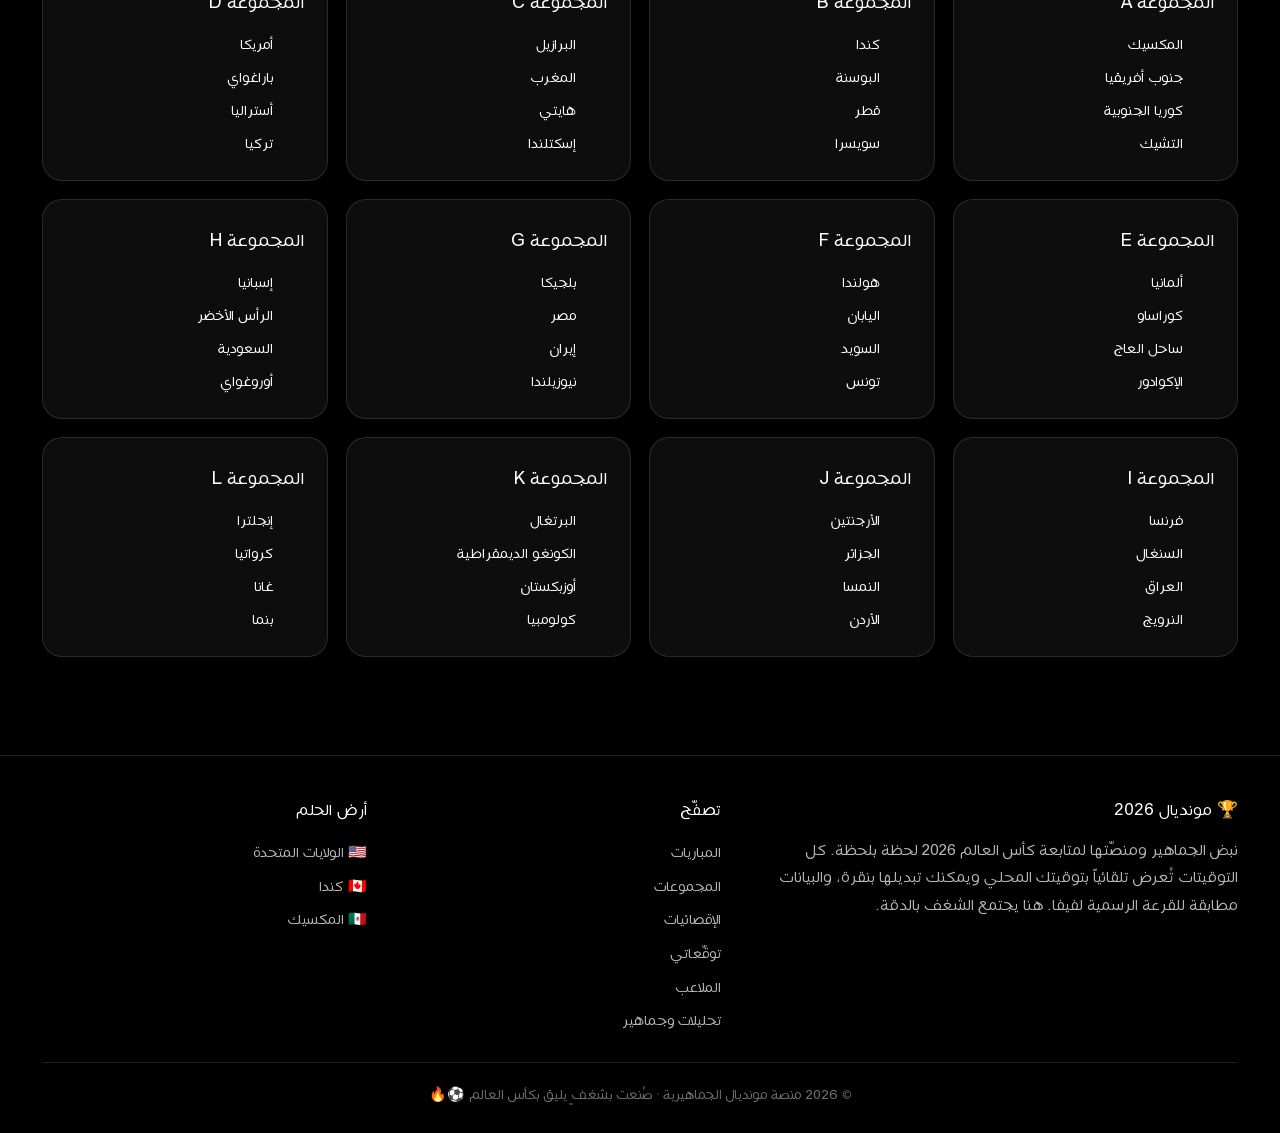
==== commit b1bd8654: "Add files via upload" ====
--- a/index.html
+++ b/index.html
@@ -8,6 +8,24 @@
 <link rel="preconnect" href="https://fonts.googleapis.com">
 <link rel="preconnect" href="https://flagcdn.com" crossorigin>
 <meta name="theme-color" content="#000000">
+<!-- BRAND/SOCIAL META -->
+<link rel="icon" href="favicon.svg" type="image/svg+xml">
+<link rel="apple-touch-icon" href="apple-touch-icon.png">
+<link rel="manifest" href="site.webmanifest">
+<link rel="canonical" href="https://saealsh.github.io/">
+<meta property="og:type" content="website">
+<meta property="og:site_name" content="مونديال 2026">
+<meta property="og:locale" content="ar_AR">
+<meta property="og:title" content="مونديال 2026 · حيث يبدأ الشغف ولا ينتهي 🔥">
+<meta property="og:description" content="عِش جنون كأس العالم 2026 لحظة بلحظة: جدول مباريات ناري بعدّاد تنازلي حيّ، مجموعات، نجوم المنتخبات، خريطة الملاعب، وركن جماهير يغلي بالحماس.">
+<meta property="og:url" content="https://saealsh.github.io/">
+<meta property="og:image" content="https://saealsh.github.io/og-image.png">
+<meta property="og:image:width" content="1200">
+<meta property="og:image:height" content="630">
+<meta name="twitter:card" content="summary_large_image">
+<meta name="twitter:title" content="مونديال 2026 · حيث يبدأ الشغف ولا ينتهي 🔥">
+<meta name="twitter:description" content="عِش جنون كأس العالم 2026 لحظة بلحظة: جدول مباريات ناري بعدّاد تنازلي حيّ، مجموعات، نجوم المنتخبات، خريطة الملاعب، وركن جماهير يغلي بالحماس.">
+<meta name="twitter:image" content="https://saealsh.github.io/og-image.png">
 <link href="https://fonts.googleapis.com/css2?family=Tajawal:wght@400;500;700;800;900&family=Cairo:wght@600;800&display=swap" rel="stylesheet">
 <link rel="stylesheet" href="style.css">
 </head>
@@ -55,6 +73,23 @@
     </div>
   </div>
 </header>
+
+<!-- العدّاد النيون لانطلاق المونديال -->
+<section class="wcc-band">
+  <div class="wcc-glow"></div>
+  <span class="wcc-corner wcc-tl">ONLY DAYS LEFT</span>
+  <span class="wcc-corner wcc-tr">WORLD CUP 2026</span>
+  <div class="wcc-inner">
+    <span class="wcc-kicker">⚡ العدّ التنازلي للحدث الأضخم</span>
+    <div class="wcc-numwrap">
+      <div class="wcc-num" id="wccNum">—</div>
+      <div class="wcc-num wcc-reflect" id="wccNumR" aria-hidden="true">—</div>
+    </div>
+    <h2 class="wcc-label" id="wccLabel">يومًا على انطلاق كأس العالم 2026</h2>
+    <div class="wcc-sub"><span id="wccSub">00 : 00 : 00</span> <small>ساعة · دقيقة · ثانية</small></div>
+    <a class="wcc-cta" href="matches.html">احجز موعدك مع الأسطورة 🔥</a>
+  </div>
+</section>
 
 <!-- شريط أخبار -->
 <div class="ticker">
@@ -134,6 +169,7 @@
 <script src="app/clock.js"></script>
 <script src="app/collections.js"></script>
 <script src="app/live-poll.js"></script>
+<script src="app/live-config.js"></script>
 <!-- ui: العرض -->
 <script src="ui/toast.js"></script>
 <script src="ui/reveal.js"></script>
--- a/style.css
+++ b/style.css
@@ -203,63 +203,78 @@
 .stat span { color: var(--text-dim); font-size: .96rem; font-weight: 700; }
 
 /* ---------------- بطاقة مباراة ---------------- */
+/* ===== بطاقة مباراة — فخامة داكنة (أسود عميق + ذهب) ===== */
 .match-card {
-  background: var(--card); border: 1px solid var(--border); border-radius: var(--radius);
-  padding: 0; transition: .24s; position: relative; overflow: hidden;
-}
-.match-card:hover { border-color: var(--border-gold); background: var(--card-strong); transform: translateY(-4px); box-shadow: var(--shadow); }
+  position: relative; overflow: hidden; padding: 0; border-radius: var(--radius);
+  background: linear-gradient(160deg, #121214, #0b0b0d 55%, #070708);
+  border: 1px solid rgba(212,175,55,.14);
+  box-shadow: inset 0 1px 0 rgba(255,255,255,.03), 0 14px 34px rgba(0,0,0,.55);
+  transition: transform .26s cubic-bezier(.2,.8,.2,1), box-shadow .26s, border-color .26s;
+}
+/* خيط ذهبي علوي رفيع */
+.match-card::before {
+  content: ""; position: absolute; top: 0; left: 18%; right: 18%; height: 1px; z-index: 3;
+  background: linear-gradient(90deg, transparent, rgba(212,175,55,.65), transparent); opacity: .55; pointer-events: none;
+}
+.match-card:hover {
+  transform: translateY(-5px); border-color: rgba(212,175,55,.5);
+  box-shadow: 0 24px 48px rgba(0,0,0,.65), 0 0 0 1px rgba(212,175,55,.22), 0 0 30px rgba(212,175,55,.14);
+}
 
 /* شريط اليوم البارز */
 .mc-day {
-  display: flex; align-items: center; gap: 9px; padding: 11px 18px;
-  background: linear-gradient(90deg, rgba(255,255,255,.16), rgba(255,255,255,.10), transparent);
-  border-bottom: 1px solid var(--border);
-}
-.mc-day-ic { font-size: 1.05rem; }
-.mc-day-name { font-weight: 900; font-size: 1.05rem; background: var(--grad-fire); -webkit-background-clip: text; background-clip: text; color: transparent; }
-.mc-day-date { font-weight: 700; font-size: .92rem; color: var(--text-dim); margin-inline-start: auto; }
-
-.mc-top { display: flex; align-items: center; justify-content: space-between; margin: 0; padding: 13px 18px 6px; }
-.mc-meta { font-size: .85rem; color: var(--text-faint); display: flex; align-items: center; gap: 8px; font-weight: 700; flex-wrap: wrap; }
-.mc-group { background: linear-gradient(135deg, rgba(255,255,255,.22), rgba(255,255,255,.18)); color: var(--gold-bright); padding: 3px 10px; border-radius: 8px; font-weight: 900; font-size: .8rem; }
+  display: flex; align-items: center; gap: 9px; padding: 12px 18px; position: relative; z-index: 2;
+  background: linear-gradient(90deg, rgba(212,175,55,.12), rgba(212,175,55,.03) 45%, transparent);
+  border-bottom: 1px solid rgba(212,175,55,.10);
+}
+.mc-day-ic { font-size: 1.05rem; opacity: .9; }
+.mc-day-name { font-weight: 900; font-size: 1.02rem; letter-spacing: .2px; background: linear-gradient(135deg, #f6e2a0, #caa14a); -webkit-background-clip: text; background-clip: text; color: transparent; }
+.mc-day-date { font-weight: 700; font-size: .9rem; color: var(--text-dim); margin-inline-start: auto; }
+
+.mc-top { display: flex; align-items: center; justify-content: space-between; padding: 14px 18px 4px; position: relative; z-index: 2; }
+.mc-meta { font-size: .82rem; color: var(--text-faint); display: flex; align-items: center; gap: 8px; font-weight: 700; flex-wrap: wrap; }
+.mc-group { background: rgba(212,175,55,.12); border: 1px solid rgba(212,175,55,.32); color: #f3d98b; padding: 3px 11px; border-radius: 999px; font-weight: 900; font-size: .76rem; letter-spacing: .3px; }
 .mc-venue { color: var(--text-faint); }
 .mc-actions { display: flex; gap: 6px; }
-.mc-fav, .mc-int { background: rgba(255,255,255,.05); border: 1px solid var(--border); cursor: pointer; font-size: 1.05rem; color: var(--text-faint); transition: .2s; width: 36px; height: 36px; border-radius: 10px; display: grid; place-items: center; }
-.mc-fav:hover, .mc-int:hover { transform: translateY(-2px) scale(1.08); color: var(--gold); border-color: var(--border-gold); }
-.mc-fav.on { color: var(--gold); border-color: var(--border-gold); background: rgba(255,255,255,.14); filter: drop-shadow(0 0 6px rgba(255,255,255,.5)); }
-.mc-int.on { color: var(--cyan-bright); border-color: var(--cyan); background: rgba(255,255,255,.14); filter: drop-shadow(0 0 6px rgba(255,255,255,.5)); animation: ring-pulse 2s infinite; }
+.mc-fav, .mc-int { background: rgba(255,255,255,.03); border: 1px solid rgba(255,255,255,.1); cursor: pointer; font-size: 1.02rem; color: var(--text-faint); transition: .2s; width: 36px; height: 36px; border-radius: 11px; display: grid; place-items: center; }
+.mc-fav:hover, .mc-int:hover { transform: translateY(-2px) scale(1.08); color: #f3d98b; border-color: rgba(212,175,55,.5); background: rgba(212,175,55,.08); }
+.mc-fav.on { color: #f3d98b; border-color: rgba(212,175,55,.6); background: rgba(212,175,55,.14); box-shadow: 0 0 12px rgba(212,175,55,.4); }
+.mc-int.on { color: #f3d98b; border-color: rgba(212,175,55,.6); background: rgba(212,175,55,.14); box-shadow: 0 0 14px rgba(212,175,55,.4); animation: ring-pulse 2s infinite; }
 @keyframes ring-pulse { 0%,100%{transform:rotate(0)} 92%{transform:rotate(0)} 94%{transform:rotate(-14deg)} 96%{transform:rotate(12deg)} 98%{transform:rotate(-8deg)} }
 
-.mc-body { display: grid; grid-template-columns: 1fr auto 1fr; align-items: center; gap: 10px; padding: 8px 18px 14px; }
-.mc-team { display: flex; align-items: center; gap: 11px; font-weight: 800; }
+.mc-body { display: grid; grid-template-columns: 1fr auto 1fr; align-items: center; gap: 10px; padding: 10px 18px 16px; position: relative; z-index: 2; }
+.mc-team { display: flex; align-items: center; gap: 12px; font-weight: 800; }
 .mc-team.away { flex-direction: row-reverse; text-align: left; }
-.mc-team img { width: 38px; height: 28px; object-fit: cover; border-radius: 5px; box-shadow: 0 3px 10px rgba(0,0,0,.5); transition: .2s; }
-.mc-team:hover img { transform: scale(1.14); }
-.mc-center { text-align: center; min-width: 90px; }
+.mc-team img { width: 44px; height: 32px; object-fit: cover; border-radius: 7px; border: 1px solid rgba(212,175,55,.25); box-shadow: 0 5px 16px rgba(0,0,0,.6); transition: transform .25s, box-shadow .25s; }
+.mc-team:hover img { transform: scale(1.12) translateY(-1px); box-shadow: 0 9px 22px rgba(0,0,0,.7); }
+.mc-center { text-align: center; min-width: 92px; }
 
 /* ساعة الانطلاق */
 .mc-clock {
-  display: inline-flex; flex-direction: column; align-items: center; gap: 2px;
-  background: rgba(0,0,0,.32); border: 1px solid var(--border-gold); border-radius: 14px; padding: 8px 14px; min-width: 78px;
-}
-.mc-clock .time { font-weight: 900; font-size: 1.4rem; line-height: 1; background: var(--grad-fire); -webkit-background-clip: text; background-clip: text; color: transparent; font-variant-numeric: tabular-nums; }
-.mc-clock .score { font-weight: 900; font-size: 1.5rem; line-height: 1; }
-.mc-clock small { color: var(--text-faint); font-size: .72rem; font-weight: 700; }
-.mc-clock.done { border-color: var(--border); }
+  display: inline-flex; flex-direction: column; align-items: center; gap: 3px;
+  background: linear-gradient(180deg, rgba(212,175,55,.06), rgba(0,0,0,.5));
+  border: 1px solid rgba(212,175,55,.3); border-radius: 16px; padding: 9px 15px; min-width: 80px;
+  box-shadow: inset 0 1px 0 rgba(255,255,255,.05), 0 6px 16px rgba(0,0,0,.5);
+}
+.mc-clock .time { font-weight: 900; font-size: 1.42rem; line-height: 1; background: linear-gradient(135deg, #f6e2a0, #caa14a); -webkit-background-clip: text; background-clip: text; color: transparent; font-variant-numeric: tabular-nums; letter-spacing: .5px; }
+.mc-clock .score { font-weight: 900; font-size: 1.55rem; line-height: 1; color: #fff; }
+.mc-clock small { color: var(--text-faint); font-size: .7rem; font-weight: 700; }
+.mc-clock.done { border-color: rgba(255,255,255,.12); }
 
 /* الديدلاين (العدّاد) */
-.mc-foot { display: flex; align-items: center; gap: 10px; padding: 11px 16px; border-top: 1px dashed var(--border); background: rgba(0,0,0,.18); }
+.mc-foot { display: flex; align-items: center; gap: 10px; padding: 12px 16px; border-top: 1px solid rgba(212,175,55,.1); background: rgba(0,0,0,.32); position: relative; z-index: 2; }
 .mc-deadline { flex: 1; display: flex; align-items: center; gap: 10px; flex-wrap: wrap; }
-.mc-deadline .dl-lbl { font-size: .82rem; font-weight: 800; color: var(--cyan-bright); white-space: nowrap; }
+.mc-deadline .dl-lbl { font-size: .8rem; font-weight: 800; color: var(--text-dim); white-space: nowrap; }
 .mc-deadline .dl-segs { display: flex; gap: 6px; }
-.mc-deadline .dl-seg { display: inline-flex; flex-direction: column; align-items: center; min-width: 34px; background: rgba(255,255,255,.05); border: 1px solid var(--border); border-radius: 9px; padding: 4px 6px; }
-.mc-deadline .dl-seg b { font-size: 1.05rem; font-weight: 900; line-height: 1; color: var(--text); font-variant-numeric: tabular-nums; }
-.mc-deadline .dl-seg i { font-style: normal; font-size: .62rem; color: var(--text-faint); font-weight: 700; }
-.mc-deadline.soon .dl-seg { border-color: var(--border-gold); background: rgba(255,255,255,.1); }
-.mc-deadline.soon .dl-seg b { color: var(--gold-bright); }
-.mc-deadline.live .dl-lbl { color: var(--crimson); animation: pulse 1.3s infinite; }
-.mc-cal { font-family: var(--font); background: rgba(255,255,255,.05); border: 1px solid var(--border); color: var(--text-dim); cursor: pointer; font-size: .82rem; font-weight: 800; padding: 7px 12px; border-radius: 10px; transition: .2s; white-space: nowrap; }
-.mc-cal:hover { color: var(--gold); border-color: var(--border-gold); transform: translateY(-2px); }
+.mc-deadline .dl-seg { display: inline-flex; flex-direction: column; align-items: center; min-width: 36px; background: rgba(255,255,255,.04); border: 1px solid rgba(255,255,255,.09); border-radius: 10px; padding: 5px 7px; }
+.mc-deadline .dl-seg b { font-size: 1.05rem; font-weight: 900; line-height: 1; color: #fff; font-variant-numeric: tabular-nums; }
+.mc-deadline .dl-seg i { font-style: normal; font-size: .6rem; color: var(--text-faint); font-weight: 700; margin-top: 2px; }
+.mc-deadline.soon .dl-seg { border-color: rgba(212,175,55,.5); background: rgba(212,175,55,.1); }
+.mc-deadline.soon .dl-seg b { color: #f3d98b; }
+.mc-deadline.soon .dl-lbl { color: #f3d98b; }
+.mc-deadline.live .dl-lbl { color: #f3d98b; animation: pulse 1.3s infinite; }
+.mc-cal { font-family: var(--font); background: rgba(255,255,255,.04); border: 1px solid rgba(255,255,255,.1); color: var(--text-dim); cursor: pointer; font-size: .8rem; font-weight: 800; padding: 8px 13px; border-radius: 11px; transition: .2s; white-space: nowrap; }
+.mc-cal:hover { color: #f3d98b; border-color: rgba(212,175,55,.5); background: rgba(212,175,55,.08); transform: translateY(-2px); }
 
 .badge-live { background: #000; color: #fff; border: 1px solid rgba(255,255,255,.55); font-size: .72rem; font-weight: 900; padding: 3px 9px; border-radius: 7px; animation: pulse 1.3s infinite; box-shadow: 0 0 14px rgba(255,255,255,.6); }
 .badge-done { background: rgba(255,255,255,.1); color: var(--text-dim); font-size: .72rem; font-weight: 800; padding: 3px 9px; border-radius: 7px; }
@@ -432,6 +447,68 @@
 /* أداة الفلترة: إخفاء البطاقة دون حذفها من الـDOM (تبديل رخيص بدل إعادة بناء) */
 .is-hidden { display: none !important; }
 
+/* شجرة الإقصاء التفاعلية: خانات قابلة للنقر */
+.ko-pick { cursor: pointer; border-radius: 8px; transition: background .15s, box-shadow .15s; }
+.ko-pick:not(.empty):hover { background: rgba(212,175,55,.12); }
+.ko-slot.win { background: rgba(212,175,55,.16); box-shadow: inset 0 0 0 1px rgba(212,175,55,.45); }
+.ko-slot.win span { color: #f3d98b; }
+.ko-slot.empty { opacity: .5; cursor: default; }
+.ko-tick { margin-inline-start: auto; color: #19f08a; font-weight: 900; }
+
+/* =========================================================================
+   العدّاد النيون الأخضر لانطلاق المونديال (الصفحة الرئيسية)
+   ========================================================================= */
+.wcc-band {
+  position: relative; overflow: hidden; text-align: center;
+  padding: 54px 16px 46px; margin: 8px 0;
+  background:
+    radial-gradient(60% 80% at 50% 28%, rgba(0,230,118,.10), transparent 70%),
+    linear-gradient(180deg, #02110a, #000 70%);
+  border-top: 1px solid rgba(0,230,118,.22);
+  border-bottom: 1px solid rgba(0,230,118,.22);
+}
+.wcc-glow {
+  position: absolute; inset: 0; z-index: 0; pointer-events: none;
+  background: radial-gradient(42% 46% at 50% 36%, rgba(0,230,118,.28), transparent 62%);
+  filter: blur(26px); animation: wccBreath 4.5s ease-in-out infinite;
+}
+.wcc-corner {
+  position: absolute; top: 16px; font-size: .7rem; font-weight: 800; letter-spacing: 2px;
+  color: rgba(0,230,118,.45); z-index: 1;
+}
+.wcc-tl { left: 20px; } .wcc-tr { right: 20px; }
+.wcc-inner { position: relative; z-index: 1; max-width: 760px; margin: 0 auto; display: flex; flex-direction: column; align-items: center; gap: 6px; }
+.wcc-kicker { color: #19f08a; font-weight: 800; font-size: .92rem; letter-spacing: 1px; text-shadow: 0 0 14px rgba(0,230,118,.6); }
+.wcc-numwrap { position: relative; line-height: .9; margin: 8px 0 4px; }
+.wcc-num {
+  font-family: var(--font); font-weight: 900;
+  font-size: clamp(150px, 44vw, 380px); color: #06140d;
+  -webkit-text-stroke: 3px #19f08a;
+  text-shadow: 0 0 18px rgba(0,230,118,.95), 0 0 55px rgba(0,230,118,.6), 0 0 120px rgba(0,200,90,.45);
+  animation: wccFlicker 5s linear infinite;
+}
+.wcc-num.pop { animation: wccPop .6s cubic-bezier(.2,1.5,.4,1); }
+.wcc-reflect {
+  position: absolute; left: 0; right: 0; top: 100%;
+  transform-origin: top; transform: scaleY(-1); opacity: .16; pointer-events: none;
+  -webkit-mask-image: linear-gradient(to bottom, rgba(0,0,0,.7), transparent 55%);
+          mask-image: linear-gradient(to bottom, rgba(0,0,0,.7), transparent 55%);
+  animation: none;
+}
+.wcc-label { font-weight: 900; font-size: clamp(1.1rem, 4vw, 1.7rem); margin-top: 8px;
+  background: linear-gradient(90deg, #19f08a, #8effc0); -webkit-background-clip: text; background-clip: text; color: transparent; }
+.wcc-sub { font-weight: 800; letter-spacing: 3px; color: #19f08a; font-size: 1.1rem; text-shadow: 0 0 12px rgba(0,230,118,.5); }
+.wcc-sub small { display: block; letter-spacing: normal; font-size: .68rem; color: var(--text-faint); margin-top: 3px; font-weight: 700; }
+.wcc-cta { margin-top: 16px; display: inline-block; padding: 12px 28px; border-radius: 999px; font-weight: 900;
+  color: #00190d; background: linear-gradient(120deg, #19f08a, #00e676); box-shadow: 0 0 26px rgba(0,230,118,.5); transition: .25s; }
+.wcc-cta:hover { transform: translateY(-2px); box-shadow: 0 0 40px rgba(0,230,118,.85); }
+.wcc-band.started .wcc-num { -webkit-text-stroke-color: #19f08a; }
+
+@keyframes wccBreath { 0%,100% { opacity: .65; transform: scale(1); } 50% { opacity: 1; transform: scale(1.09); } }
+@keyframes wccFlicker { 0%,18%,22%,80%,100% { opacity: 1; } 20% { opacity: .8; } 21% { opacity: .92; } }
+@keyframes wccPop { 0% { transform: scale(.45); opacity: 0; filter: blur(7px); } 60% { transform: scale(1.12); } 100% { transform: scale(1); opacity: 1; filter: blur(0); } }
+@media (max-width: 600px) { .wcc-band { padding: 36px 12px 30px; } .wcc-corner { display: none; } }
+
 /* تخطّي تخطيط ورسم البطاقات خارج الشاشة تلقائياً (مكسب كبير مع 72 بطاقة).
    contain-intrinsic-size يحجز ارتفاعاً تقديرياً فيبقى شريط التمرير مستقراً. */
 .match-card { content-visibility: auto; contain-intrinsic-size: auto 240px; }
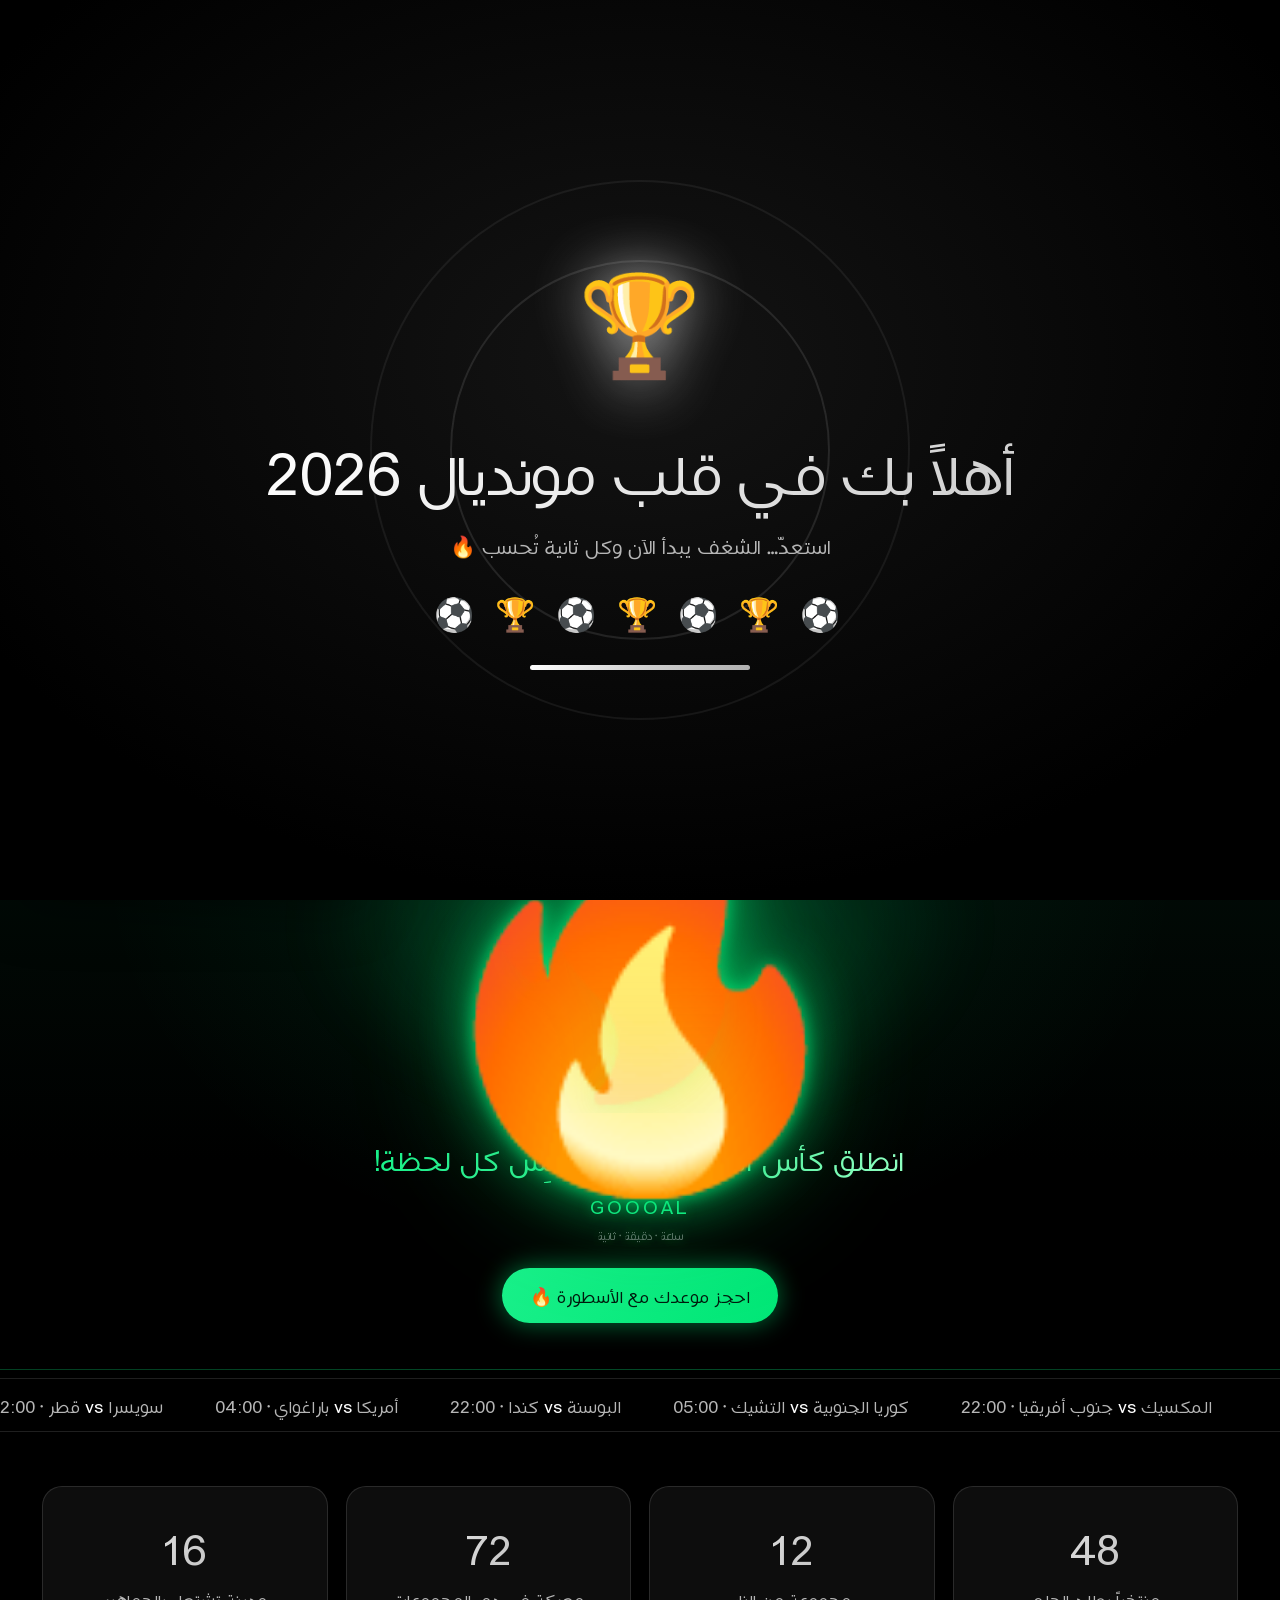
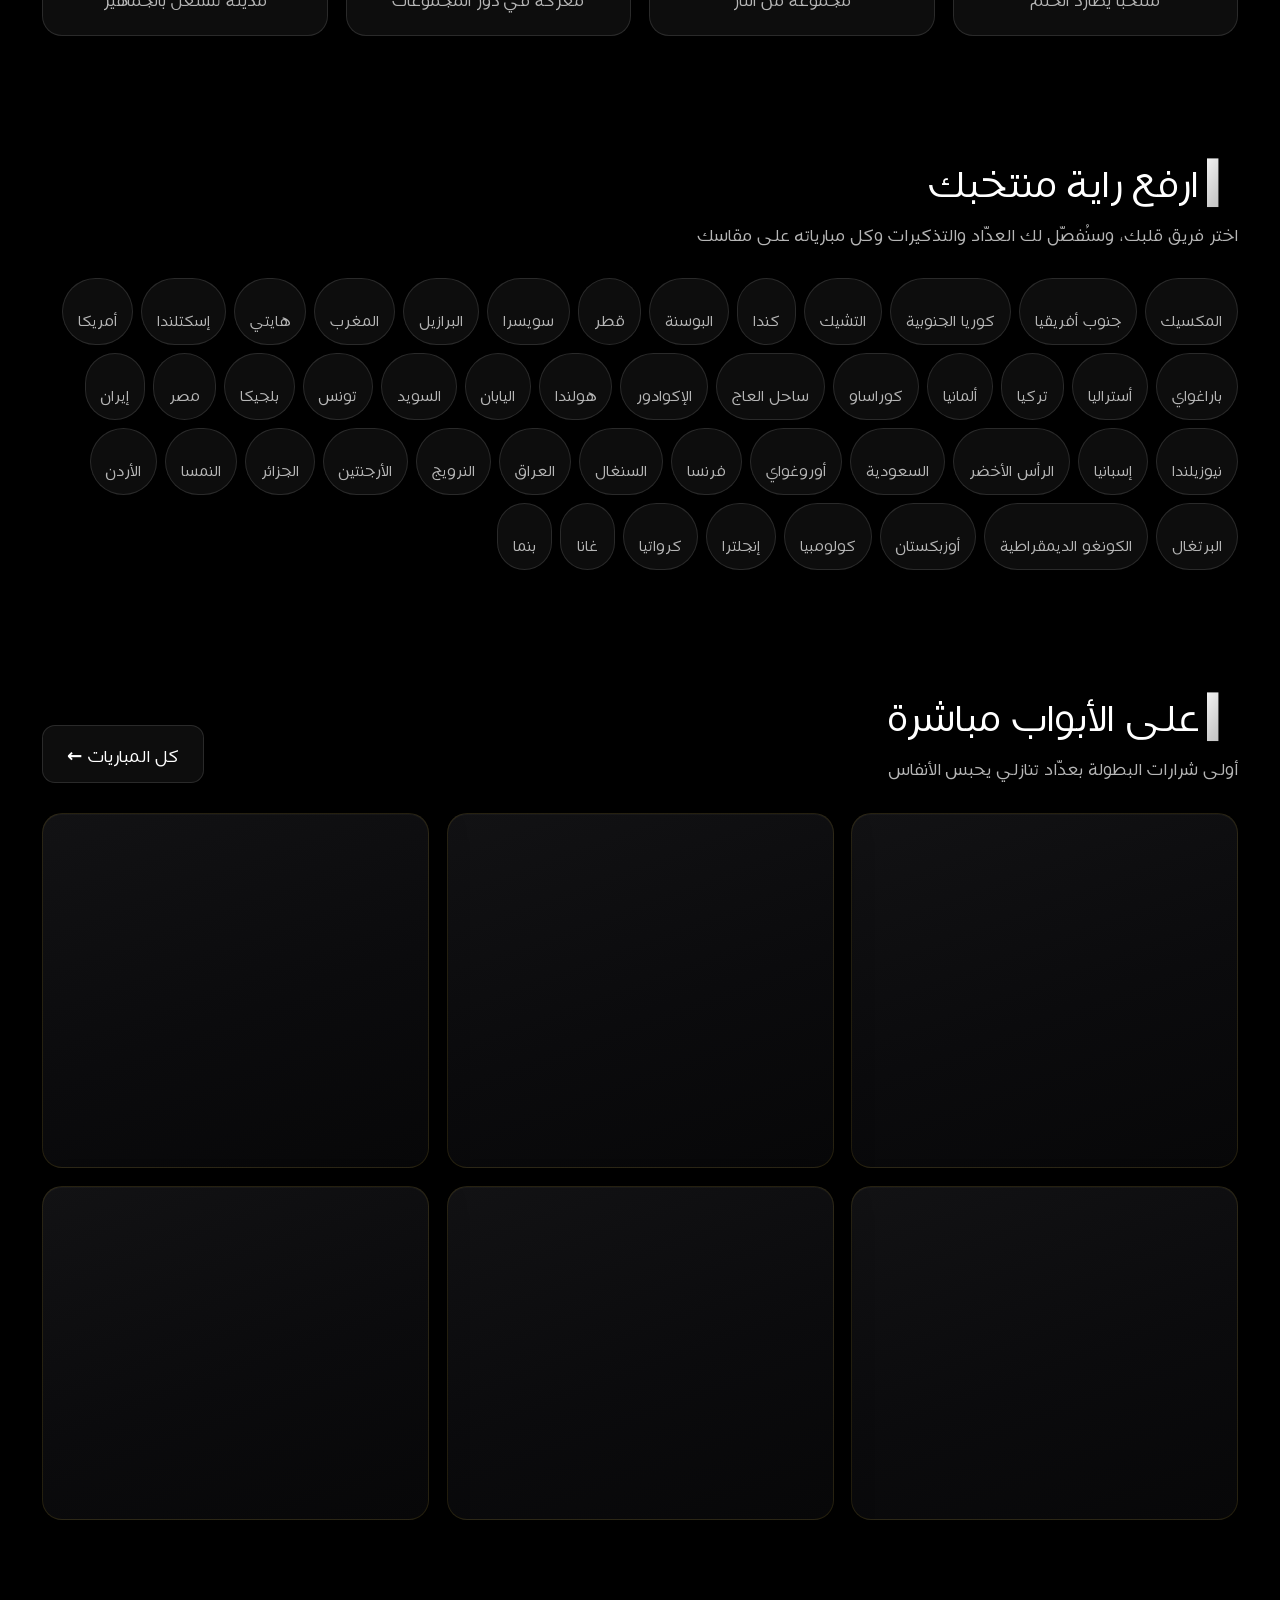
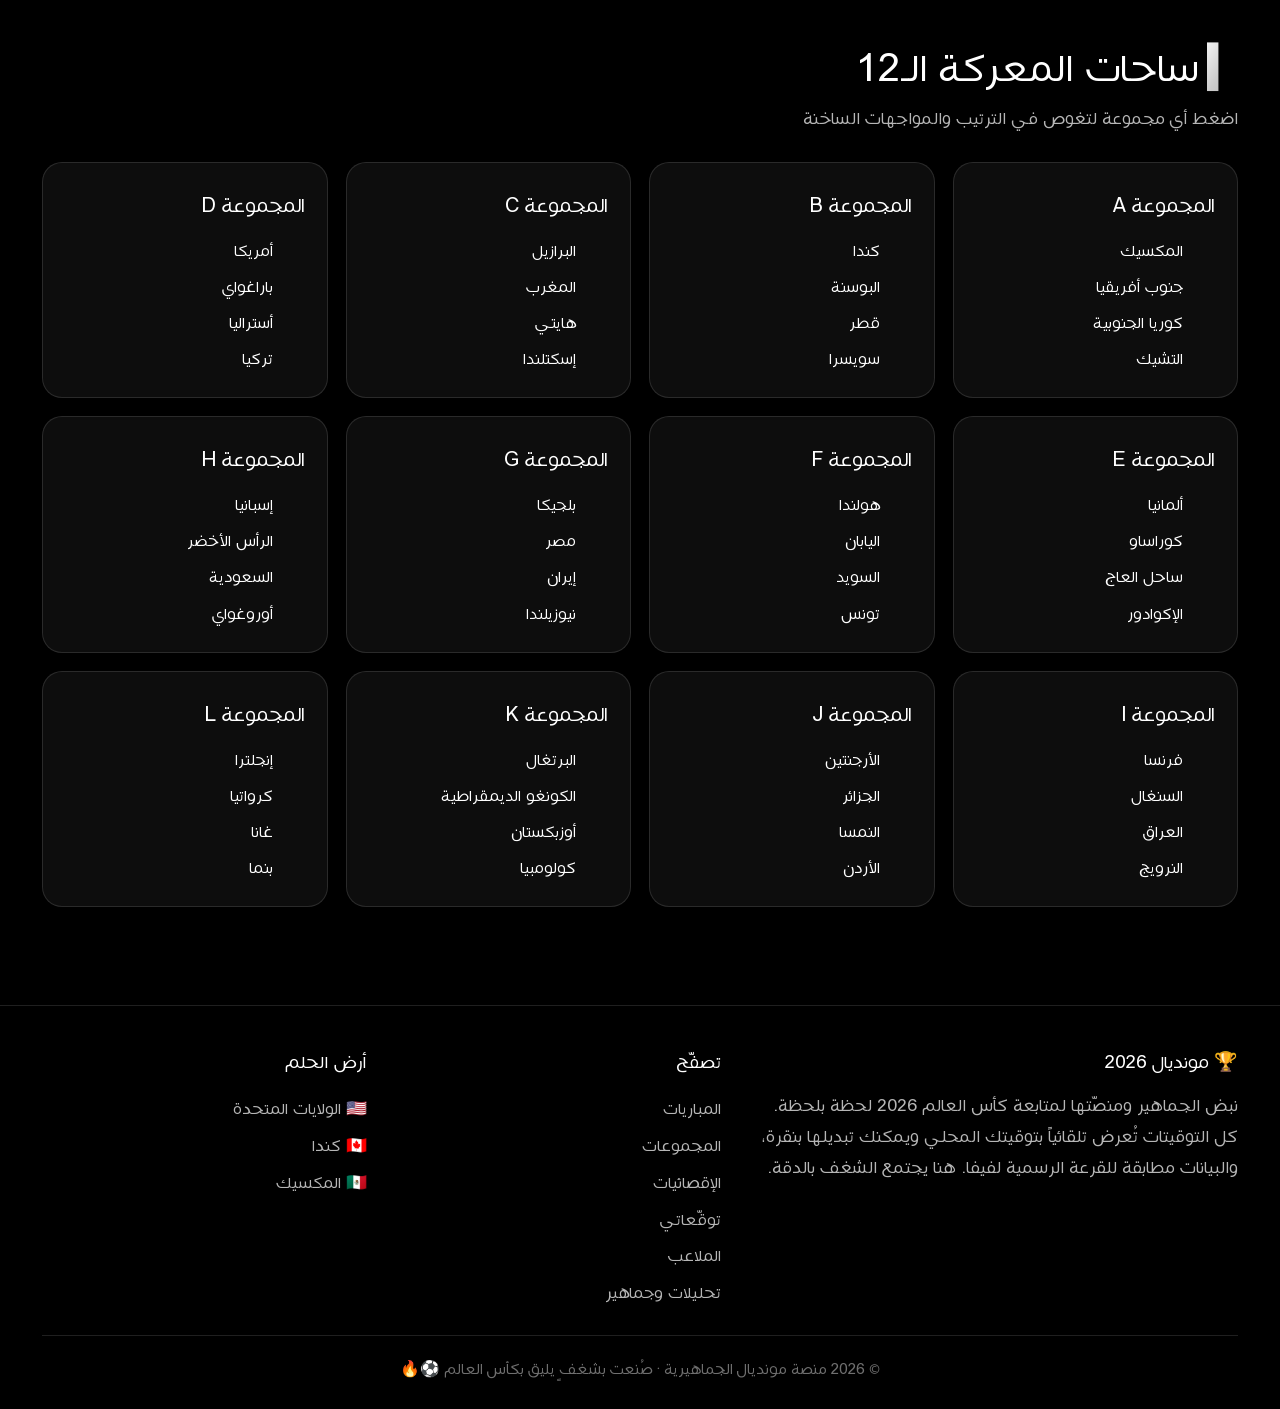
==== commit 8e641295: "Add files via upload" ====
--- a/index.html
+++ b/index.html
@@ -8,6 +8,7 @@
 <link rel="preconnect" href="https://fonts.googleapis.com">
 <link rel="preconnect" href="https://flagcdn.com" crossorigin>
 <meta name="theme-color" content="#000000">
+<script>try{if(localStorage.getItem("wc26_theme")==="light")document.documentElement.setAttribute("data-theme","light");}catch(e){}</script>
 <!-- BRAND/SOCIAL META -->
 <link rel="icon" href="favicon.svg" type="image/svg+xml">
 <link rel="apple-touch-icon" href="apple-touch-icon.png">
--- a/style.css
+++ b/style.css
@@ -42,10 +42,66 @@
   --grad-fire: linear-gradient(120deg, #ffffff, #cccccc 55%, #b0b0b0);
   --grad-cool: linear-gradient(120deg, #d6d6d6, #9a9a9a);
   --font: "Marzouk", "Tajawal", system-ui, "Segoe UI", sans-serif;
+
+  /* متغيّرات قابلة للتبديل بين الثيمين */
+  --nav-bg: rgba(0,0,0, 0.72);
+  --btn-gold-text: #000000;
+  --mc-grad: linear-gradient(160deg, #121214, #0b0b0d 55%, #070708);
+  --mc-clock-bg: linear-gradient(180deg, rgba(212,175,55,.06), rgba(0,0,0,.5));
+  --mc-foot-bg: rgba(0,0,0,.32);
+  --seg-bg: rgba(255,255,255,.04);
+  --seg-border: rgba(255,255,255,.09);
+  --seg-b: #ffffff;
+  --gold-grad: linear-gradient(135deg, #f6e2a0, #caa14a);
+  --gold-soft: #f3d98b;
+  --gold-pill-bg: rgba(212,175,55,.12);
+  --gold-pill-border: rgba(212,175,55,.32);
+}
+
+/* ========== الثيم النهاري (الفاتح) ========== */
+:root[data-theme="light"] {
+  --bg-0: #f3f3f1;
+  --bg-1: #ffffff;
+  --bg-2: #ebebe7;
+  --card: rgba(0,0,0,0.045);
+  --card-strong: rgba(0,0,0,0.075);
+  --border: rgba(0,0,0,0.14);
+  --gold: #1a1a1a;
+  --gold-bright: #000000;
+  --orange: #555555;
+  --cyan: #555555;
+  --cyan-bright: #111111;
+  --magenta: #666666;
+  --purple: #666666;
+  --crimson: #111111;
+  --border-gold: rgba(0,0,0,0.30);
+  --glow-gold: 0 0 24px rgba(0,0,0,0.10);
+  --glow-cyan: 0 0 22px rgba(0,0,0,0.08);
+  --text: #17170f;
+  --text-dim: #4d4d49;
+  --text-faint: #8a8a86;
+  --shadow: 0 16px 40px rgba(0,0,0,0.14);
+  --grad-fire: linear-gradient(120deg, #1a1a1a, #444444 55%, #2a2a2a);
+  --grad-cool: linear-gradient(120deg, #3a3a3a, #777777);
+
+  --nav-bg: rgba(255,255,255, 0.82);
+  --btn-gold-text: #ffffff;
+  --mc-grad: linear-gradient(160deg, #ffffff, #f5f5f2 55%, #efefec);
+  --mc-clock-bg: linear-gradient(180deg, rgba(212,175,55,.16), rgba(0,0,0,.03));
+  --mc-foot-bg: rgba(0,0,0,.035);
+  --seg-bg: rgba(0,0,0,.04);
+  --seg-border: rgba(0,0,0,.10);
+  --seg-b: #1a1a1a;
+  --gold-grad: linear-gradient(135deg, #9a7b1e, #c39a3a);
+  --gold-soft: #8a6d12;
+  --gold-pill-bg: rgba(212,175,55,.18);
+  --gold-pill-border: rgba(212,175,55,.5);
 }
 
 * { box-sizing: border-box; margin: 0; padding: 0; }
-html { scroll-behavior: smooth; }
+/* حجم خط جذري متكيّف مع كل الأجهزة (كل المقاسات بالـrem تتبعه) */
+html { scroll-behavior: smooth; font-size: clamp(14px, 0.875rem + 0.32vw, 18px); }
+html, body { transition: background-color .3s ease, color .3s ease; }
 body {
   font-family: var(--font);
   background: var(--bg-0);
@@ -56,29 +112,8 @@
   min-height: 100vh;
   position: relative;
 }
-/* خلفية شفقية (Aurora) متحركة */
-body::before {
-  content: ""; position: fixed; inset: -20%; z-index: -2;
-  background:
-    radial-gradient(45% 45% at 80% 12%, rgba(255,255,255, 0.08), transparent 60%),
-    radial-gradient(40% 40% at 12% 8%, rgba(255,255,255, 0.06), transparent 60%),
-    radial-gradient(50% 50% at 50% 100%, rgba(255,255,255, 0.09), transparent 60%),
-    radial-gradient(40% 40% at 95% 80%, rgba(255,255,255, 0.05), transparent 60%),
-    linear-gradient(180deg, var(--bg-1), var(--bg-0) 70%);
-  animation: aurora 18s ease-in-out infinite alternate;
-}
-@keyframes aurora {
-  0% { transform: translate3d(0,0,0) scale(1); }
-  50% { transform: translate3d(-2%, 1%, 0) scale(1.06); }
-  100% { transform: translate3d(2%, -1%, 0) scale(1.04); }
-}
-/* جسيمات/شبكة خفيفة */
-body::after {
-  content: ""; position: fixed; inset: 0; z-index: -1; pointer-events: none;
-  background-image: radial-gradient(rgba(255,255,255,.04) 1px, transparent 1px);
-  background-size: 26px 26px;
-  mask-image: radial-gradient(circle at 50% 30%, #000, transparent 75%);
-}
+/* خلفية سوداء سادة بدون أي تأثيرات */
+body::before, body::after { display: none !important; }
 a { color: inherit; text-decoration: none; }
 img { display: block; max-width: 100%; }
 ul { list-style: none; }
@@ -100,7 +135,7 @@
 .nav {
   position: sticky; top: 0; z-index: 100;
   backdrop-filter: blur(18px);
-  background: rgba(0,0,0, 0.72);
+  background: var(--nav-bg);
   border-bottom: 1px solid var(--border);
 }
 .nav-inner { display: flex; align-items: center; gap: 18px; height: 70px; }
@@ -119,7 +154,7 @@
   font-weight: 700; font-size: 1rem; transition: .2s; white-space: nowrap; position: relative;
 }
 .nav-links a:hover { color: var(--text); background: var(--card); }
-.nav-links a.active { color: var(--gold); background: rgba(255,255,255,.12); box-shadow: inset 0 0 0 1px var(--border-gold); }
+.nav-links a.active { color: var(--gold); background: var(--card-strong); box-shadow: inset 0 0 0 1px var(--border-gold); }
 .nav-toggle { display: none; background: var(--card); border: 1px solid var(--border); color: var(--text); width: 44px; height: 44px; border-radius: 11px; font-size: 1.4rem; cursor: pointer; margin-inline-start: auto; }
 .tz-select { font-family: var(--font); background: var(--card); border: 1px solid var(--border); color: var(--text); padding: 7px 10px; border-radius: 10px; font-size: .82rem; font-weight: 700; cursor: pointer; max-width: 150px; }
 .tz-select:focus { outline: none; border-color: var(--gold); }
@@ -131,7 +166,7 @@
   padding: 12px 24px; border-radius: 13px; font-family: var(--font);
   font-weight: 800; font-size: 1.02rem; border: 1px solid transparent; transition: .22s; position: relative; overflow: hidden;
 }
-.btn-gold { background: var(--grad-fire); background-size: 200%; color: #000000; box-shadow: var(--glow-gold); }
+.btn-gold { background: var(--grad-fire); background-size: 200%; color: var(--btn-gold-text); box-shadow: var(--glow-gold); }
 .btn-gold:hover { transform: translateY(-3px) scale(1.02); background-position: 100%; box-shadow: 0 0 40px rgba(255,255,255,.6); }
 .btn-ghost { background: var(--card); border-color: var(--border); color: var(--text); }
 .btn-ghost:hover { background: var(--card-strong); border-color: var(--cyan); box-shadow: var(--glow-cyan); transform: translateY(-3px); }
@@ -206,7 +241,7 @@
 /* ===== بطاقة مباراة — فخامة داكنة (أسود عميق + ذهب) ===== */
 .match-card {
   position: relative; overflow: hidden; padding: 0; border-radius: var(--radius);
-  background: linear-gradient(160deg, #121214, #0b0b0d 55%, #070708);
+  background: var(--mc-grad);
   border: 1px solid rgba(212,175,55,.14);
   box-shadow: inset 0 1px 0 rgba(255,255,255,.03), 0 14px 34px rgba(0,0,0,.55);
   transition: transform .26s cubic-bezier(.2,.8,.2,1), box-shadow .26s, border-color .26s;
@@ -228,18 +263,18 @@
   border-bottom: 1px solid rgba(212,175,55,.10);
 }
 .mc-day-ic { font-size: 1.05rem; opacity: .9; }
-.mc-day-name { font-weight: 900; font-size: 1.02rem; letter-spacing: .2px; background: linear-gradient(135deg, #f6e2a0, #caa14a); -webkit-background-clip: text; background-clip: text; color: transparent; }
+.mc-day-name { font-weight: 900; font-size: 1.02rem; letter-spacing: .2px; background: var(--gold-grad); -webkit-background-clip: text; background-clip: text; color: transparent; }
 .mc-day-date { font-weight: 700; font-size: .9rem; color: var(--text-dim); margin-inline-start: auto; }
 
 .mc-top { display: flex; align-items: center; justify-content: space-between; padding: 14px 18px 4px; position: relative; z-index: 2; }
 .mc-meta { font-size: .82rem; color: var(--text-faint); display: flex; align-items: center; gap: 8px; font-weight: 700; flex-wrap: wrap; }
-.mc-group { background: rgba(212,175,55,.12); border: 1px solid rgba(212,175,55,.32); color: #f3d98b; padding: 3px 11px; border-radius: 999px; font-weight: 900; font-size: .76rem; letter-spacing: .3px; }
+.mc-group { background: var(--gold-pill-bg); border: 1px solid var(--gold-pill-border); color: var(--gold-soft); padding: 3px 11px; border-radius: 999px; font-weight: 900; font-size: .76rem; letter-spacing: .3px; }
 .mc-venue { color: var(--text-faint); }
 .mc-actions { display: flex; gap: 6px; }
 .mc-fav, .mc-int { background: rgba(255,255,255,.03); border: 1px solid rgba(255,255,255,.1); cursor: pointer; font-size: 1.02rem; color: var(--text-faint); transition: .2s; width: 36px; height: 36px; border-radius: 11px; display: grid; place-items: center; }
-.mc-fav:hover, .mc-int:hover { transform: translateY(-2px) scale(1.08); color: #f3d98b; border-color: rgba(212,175,55,.5); background: rgba(212,175,55,.08); }
-.mc-fav.on { color: #f3d98b; border-color: rgba(212,175,55,.6); background: rgba(212,175,55,.14); box-shadow: 0 0 12px rgba(212,175,55,.4); }
-.mc-int.on { color: #f3d98b; border-color: rgba(212,175,55,.6); background: rgba(212,175,55,.14); box-shadow: 0 0 14px rgba(212,175,55,.4); animation: ring-pulse 2s infinite; }
+.mc-fav:hover, .mc-int:hover { transform: translateY(-2px) scale(1.08); color: var(--gold-soft); border-color: rgba(212,175,55,.5); background: rgba(212,175,55,.08); }
+.mc-fav.on { color: var(--gold-soft); border-color: rgba(212,175,55,.6); background: rgba(212,175,55,.14); box-shadow: 0 0 12px rgba(212,175,55,.4); }
+.mc-int.on { color: var(--gold-soft); border-color: rgba(212,175,55,.6); background: rgba(212,175,55,.14); box-shadow: 0 0 14px rgba(212,175,55,.4); animation: ring-pulse 2s infinite; }
 @keyframes ring-pulse { 0%,100%{transform:rotate(0)} 92%{transform:rotate(0)} 94%{transform:rotate(-14deg)} 96%{transform:rotate(12deg)} 98%{transform:rotate(-8deg)} }
 
 .mc-body { display: grid; grid-template-columns: 1fr auto 1fr; align-items: center; gap: 10px; padding: 10px 18px 16px; position: relative; z-index: 2; }
@@ -252,29 +287,29 @@
 /* ساعة الانطلاق */
 .mc-clock {
   display: inline-flex; flex-direction: column; align-items: center; gap: 3px;
-  background: linear-gradient(180deg, rgba(212,175,55,.06), rgba(0,0,0,.5));
+  background: var(--mc-clock-bg);
   border: 1px solid rgba(212,175,55,.3); border-radius: 16px; padding: 9px 15px; min-width: 80px;
   box-shadow: inset 0 1px 0 rgba(255,255,255,.05), 0 6px 16px rgba(0,0,0,.5);
 }
-.mc-clock .time { font-weight: 900; font-size: 1.42rem; line-height: 1; background: linear-gradient(135deg, #f6e2a0, #caa14a); -webkit-background-clip: text; background-clip: text; color: transparent; font-variant-numeric: tabular-nums; letter-spacing: .5px; }
-.mc-clock .score { font-weight: 900; font-size: 1.55rem; line-height: 1; color: #fff; }
+.mc-clock .time { font-weight: 900; font-size: 1.42rem; line-height: 1; background: var(--gold-grad); -webkit-background-clip: text; background-clip: text; color: transparent; font-variant-numeric: tabular-nums; letter-spacing: .5px; }
+.mc-clock .score { font-weight: 900; font-size: 1.55rem; line-height: 1; color: var(--text); }
 .mc-clock small { color: var(--text-faint); font-size: .7rem; font-weight: 700; }
 .mc-clock.done { border-color: rgba(255,255,255,.12); }
 
 /* الديدلاين (العدّاد) */
-.mc-foot { display: flex; align-items: center; gap: 10px; padding: 12px 16px; border-top: 1px solid rgba(212,175,55,.1); background: rgba(0,0,0,.32); position: relative; z-index: 2; }
+.mc-foot { display: flex; align-items: center; gap: 10px; padding: 12px 16px; border-top: 1px solid rgba(212,175,55,.1); background: var(--mc-foot-bg); position: relative; z-index: 2; }
 .mc-deadline { flex: 1; display: flex; align-items: center; gap: 10px; flex-wrap: wrap; }
 .mc-deadline .dl-lbl { font-size: .8rem; font-weight: 800; color: var(--text-dim); white-space: nowrap; }
 .mc-deadline .dl-segs { display: flex; gap: 6px; }
-.mc-deadline .dl-seg { display: inline-flex; flex-direction: column; align-items: center; min-width: 36px; background: rgba(255,255,255,.04); border: 1px solid rgba(255,255,255,.09); border-radius: 10px; padding: 5px 7px; }
-.mc-deadline .dl-seg b { font-size: 1.05rem; font-weight: 900; line-height: 1; color: #fff; font-variant-numeric: tabular-nums; }
+.mc-deadline .dl-seg { display: inline-flex; flex-direction: column; align-items: center; min-width: 36px; background: var(--seg-bg); border: 1px solid var(--seg-border); border-radius: 10px; padding: 5px 7px; }
+.mc-deadline .dl-seg b { font-size: 1.05rem; font-weight: 900; line-height: 1; color: var(--seg-b); font-variant-numeric: tabular-nums; }
 .mc-deadline .dl-seg i { font-style: normal; font-size: .6rem; color: var(--text-faint); font-weight: 700; margin-top: 2px; }
 .mc-deadline.soon .dl-seg { border-color: rgba(212,175,55,.5); background: rgba(212,175,55,.1); }
-.mc-deadline.soon .dl-seg b { color: #f3d98b; }
-.mc-deadline.soon .dl-lbl { color: #f3d98b; }
-.mc-deadline.live .dl-lbl { color: #f3d98b; animation: pulse 1.3s infinite; }
+.mc-deadline.soon .dl-seg b { color: var(--gold-soft); }
+.mc-deadline.soon .dl-lbl { color: var(--gold-soft); }
+.mc-deadline.live .dl-lbl { color: var(--gold-soft); animation: pulse 1.3s infinite; }
 .mc-cal { font-family: var(--font); background: rgba(255,255,255,.04); border: 1px solid rgba(255,255,255,.1); color: var(--text-dim); cursor: pointer; font-size: .8rem; font-weight: 800; padding: 8px 13px; border-radius: 11px; transition: .2s; white-space: nowrap; }
-.mc-cal:hover { color: #f3d98b; border-color: rgba(212,175,55,.5); background: rgba(212,175,55,.08); transform: translateY(-2px); }
+.mc-cal:hover { color: var(--gold-soft); border-color: rgba(212,175,55,.5); background: rgba(212,175,55,.08); transform: translateY(-2px); }
 
 .badge-live { background: #000; color: #fff; border: 1px solid rgba(255,255,255,.55); font-size: .72rem; font-weight: 900; padding: 3px 9px; border-radius: 7px; animation: pulse 1.3s infinite; box-shadow: 0 0 14px rgba(255,255,255,.6); }
 .badge-done { background: rgba(255,255,255,.1); color: var(--text-dim); font-size: .72rem; font-weight: 800; padding: 3px 9px; border-radius: 7px; }
@@ -451,7 +486,7 @@
 .ko-pick { cursor: pointer; border-radius: 8px; transition: background .15s, box-shadow .15s; }
 .ko-pick:not(.empty):hover { background: rgba(212,175,55,.12); }
 .ko-slot.win { background: rgba(212,175,55,.16); box-shadow: inset 0 0 0 1px rgba(212,175,55,.45); }
-.ko-slot.win span { color: #f3d98b; }
+.ko-slot.win span { color: var(--gold-soft); }
 .ko-slot.empty { opacity: .5; cursor: default; }
 .ko-tick { margin-inline-start: auto; color: #19f08a; font-weight: 900; }
 
@@ -524,3 +559,21 @@
   body::before { animation: none !important; }
   .reveal { opacity: 1 !important; transform: none !important; }
 }
+
+/* ===== دعم الثيم النهاري + زر التبديل + تكيّف إضافي ===== */
+/* تباين النصوص فوق أزرار/شارات التدرّج في الثيم النهاري */
+:root[data-theme="light"] .player .pos,
+:root[data-theme="light"] .pred-choices button.sel,
+:root[data-theme="light"] .gp-badge.done { color: var(--btn-gold-text); }
+
+/* زر تبديل الثيم في شريط التنقّل */
+.theme-toggle { background: var(--card); border: 1px solid var(--border); color: var(--text); width: 40px; height: 40px; border-radius: 11px; cursor: pointer; font-size: 1.05rem; display: grid; place-items: center; transition: .2s; flex-shrink: 0; }
+.theme-toggle:hover { border-color: var(--border-gold); transform: translateY(-1px); }
+
+/* تكيّف إضافي مع الشاشات الصغيرة جداً */
+@media (max-width: 600px) {
+  .wrap { padding: 0 14px; }
+  .section { padding: 38px 0; }
+  .nav-inner { gap: 10px; }
+  .tz-select { max-width: 150px; }
+}
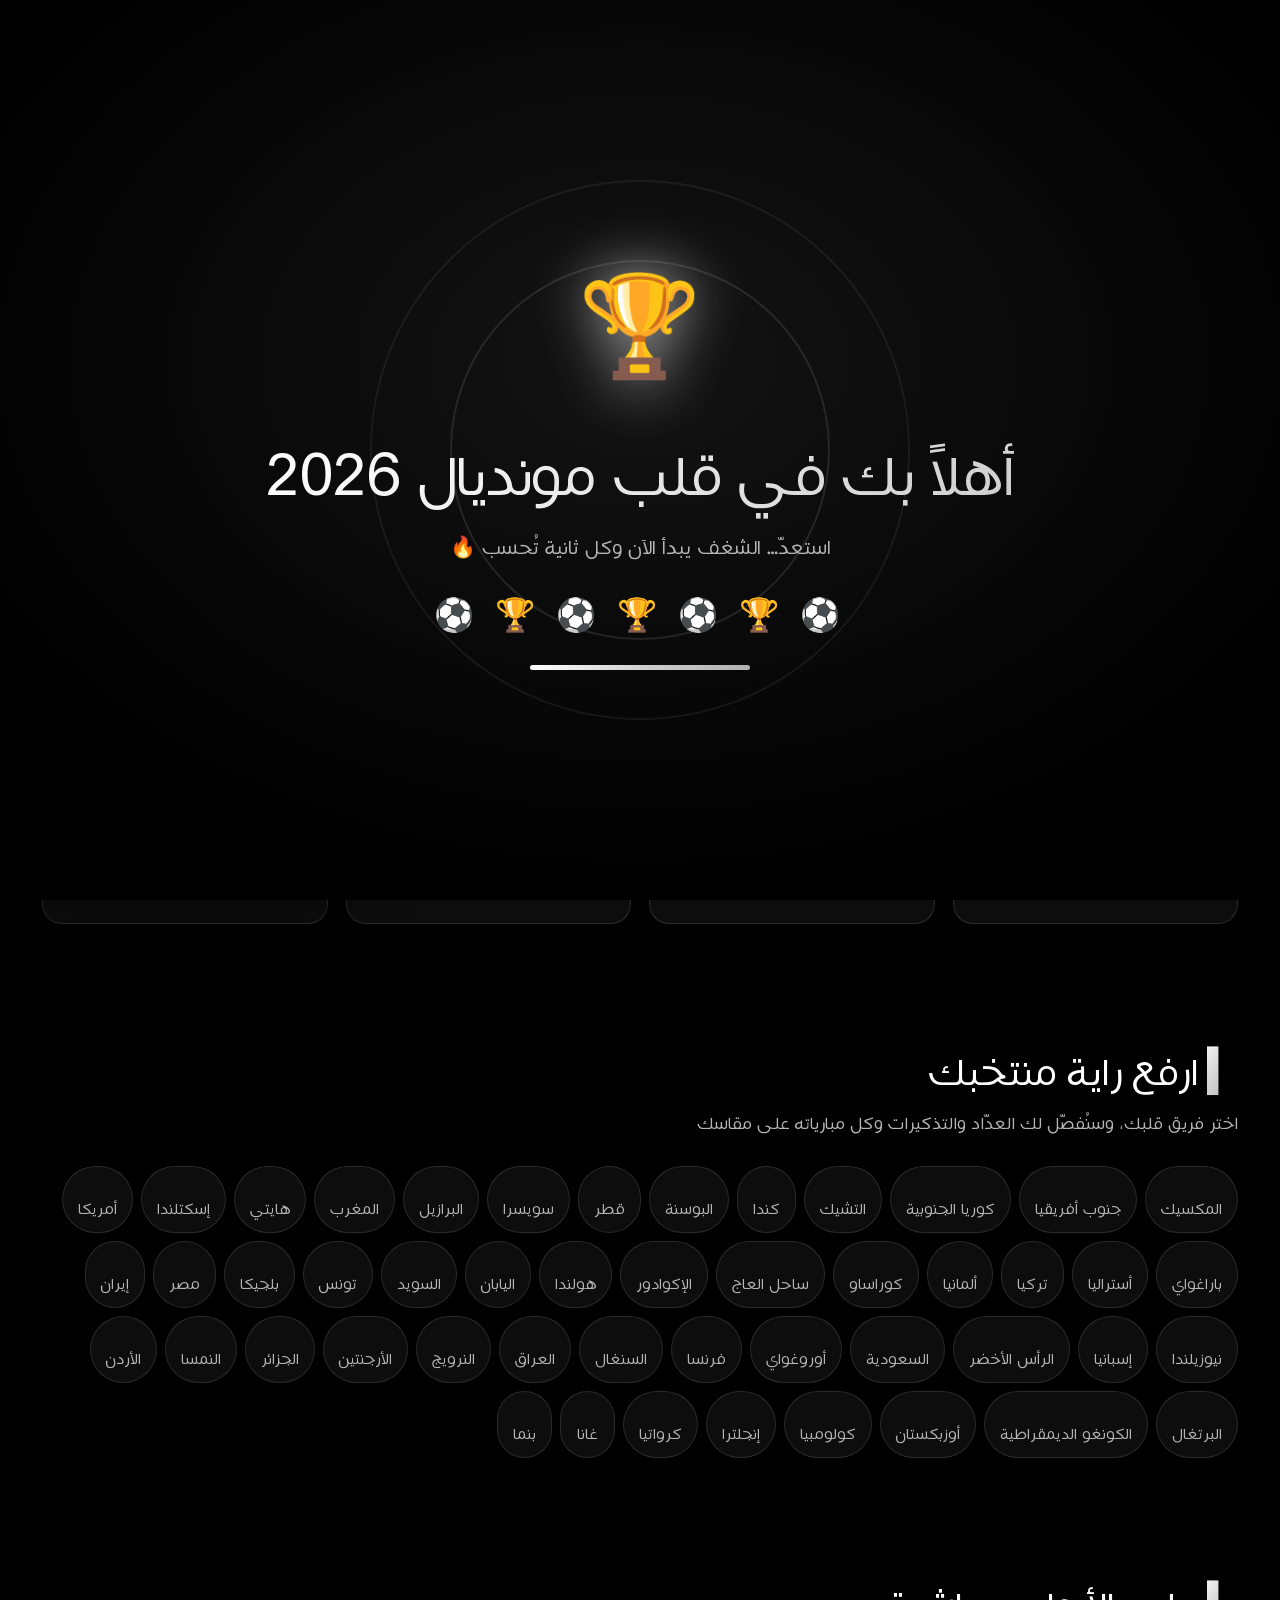
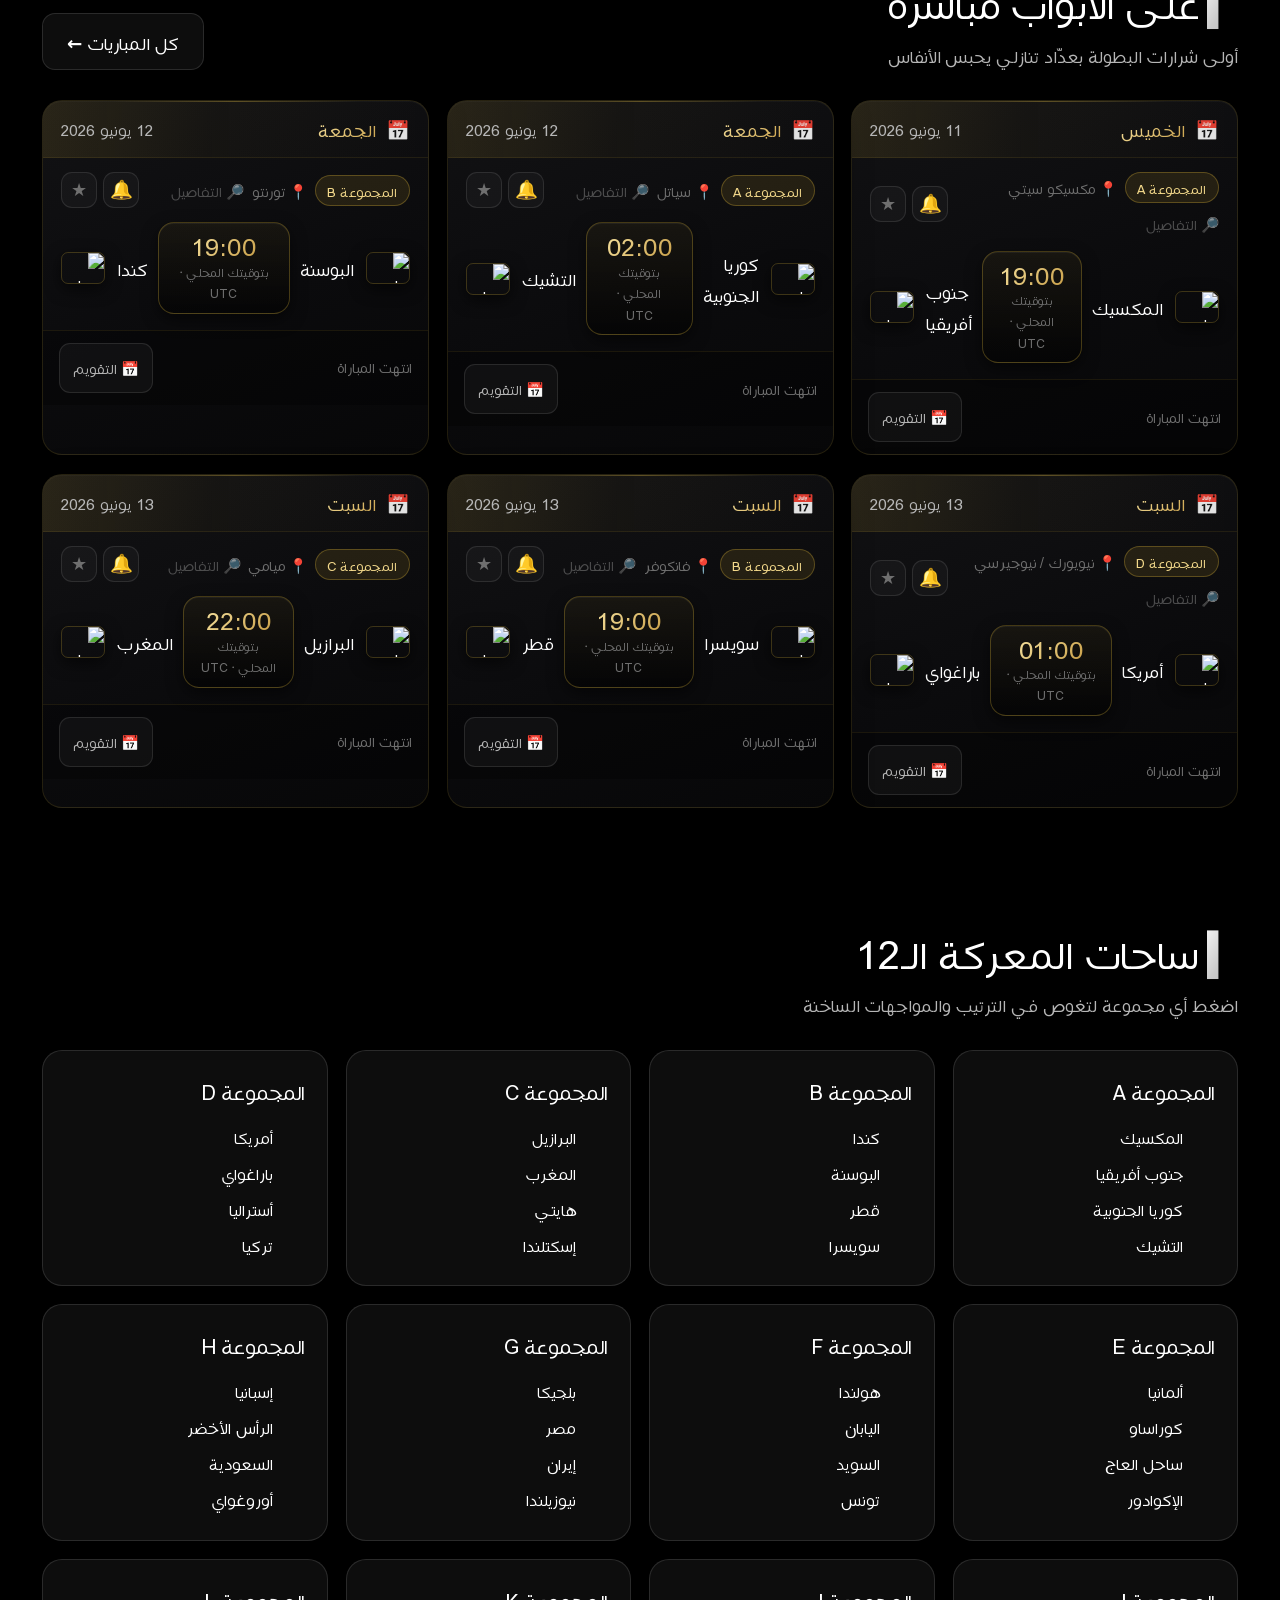
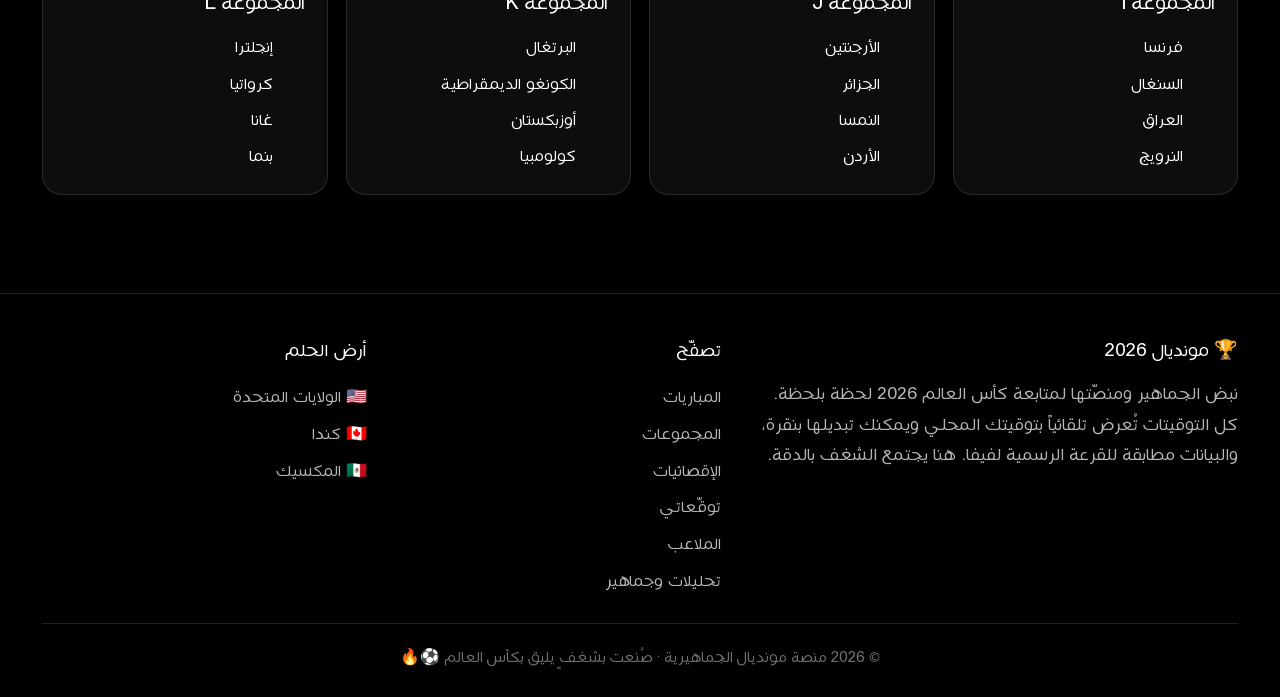
==== commit 4005cb43: "Add files via upload" ====
--- a/index.html
+++ b/index.html
@@ -35,7 +35,7 @@
 <!-- شريط التنقل -->
 <nav class="nav">
   <div class="wrap nav-inner">
-    <a class="brand" href="index.html"><span class="cup">🏆</span> <span>مونديال <b>2026</b></span></a>
+    <a class="brand" href="index.html"><img class="brand-logo" src="favicon.svg" alt="شعار مونديال 2026"> <span>مونديال <b>2026</b></span></a>
     <button class="nav-toggle" aria-label="القائمة">☰</button>
     <div class="nav-links">
       <a href="index.html">الرئيسية</a>
@@ -74,23 +74,6 @@
     </div>
   </div>
 </header>
-
-<!-- العدّاد النيون لانطلاق المونديال -->
-<section class="wcc-band">
-  <div class="wcc-glow"></div>
-  <span class="wcc-corner wcc-tl">ONLY DAYS LEFT</span>
-  <span class="wcc-corner wcc-tr">WORLD CUP 2026</span>
-  <div class="wcc-inner">
-    <span class="wcc-kicker">⚡ العدّ التنازلي للحدث الأضخم</span>
-    <div class="wcc-numwrap">
-      <div class="wcc-num" id="wccNum">—</div>
-      <div class="wcc-num wcc-reflect" id="wccNumR" aria-hidden="true">—</div>
-    </div>
-    <h2 class="wcc-label" id="wccLabel">يومًا على انطلاق كأس العالم 2026</h2>
-    <div class="wcc-sub"><span id="wccSub">00 : 00 : 00</span> <small>ساعة · دقيقة · ثانية</small></div>
-    <a class="wcc-cta" href="matches.html">احجز موعدك مع الأسطورة 🔥</a>
-  </div>
-</section>
 
 <!-- شريط أخبار -->
 <div class="ticker">
--- a/style.css
+++ b/style.css
@@ -117,7 +117,7 @@
 a { color: inherit; text-decoration: none; }
 img { display: block; max-width: 100%; }
 ul { list-style: none; }
-::selection { background: var(--gold); color: #000000; }
+::selection { background: var(--gold); color: var(--bg-0); }
 
 .wrap { width: 100%; max-width: var(--maxw); margin: 0 auto; padding: 0 22px; }
 .gold { color: var(--gold); }
@@ -577,3 +577,16 @@
   .nav-inner { gap: 10px; }
   .tz-select { max-width: 150px; }
 }
+
+/* ===== شعار الشريط العلوي ===== */
+.brand-logo { width: 42px; height: 42px; border-radius: 12px; flex-shrink: 0; display: block; }
+
+/* ===== تصحيح ألوان عناصر داكنة عند الثيم النهاري ===== */
+:root[data-theme="light"] .ticker { background: rgba(0,0,0,.04); }
+:root[data-theme="light"] .cd-unit { background: rgba(0,0,0,.05); }
+:root[data-theme="light"] .cmp-bar,
+:root[data-theme="light"] .pred-progress,
+:root[data-theme="light"] .vote-bar { background: rgba(0,0,0,.08); }
+:root[data-theme="light"] .standings tr:hover { background: rgba(0,0,0,.04); }
+:root[data-theme="light"] .ko-round h3 { background: linear-gradient(90deg, rgba(0,0,0,.07), transparent); }
+:root[data-theme="light"] .badge-live { background: #1a1a1a; }
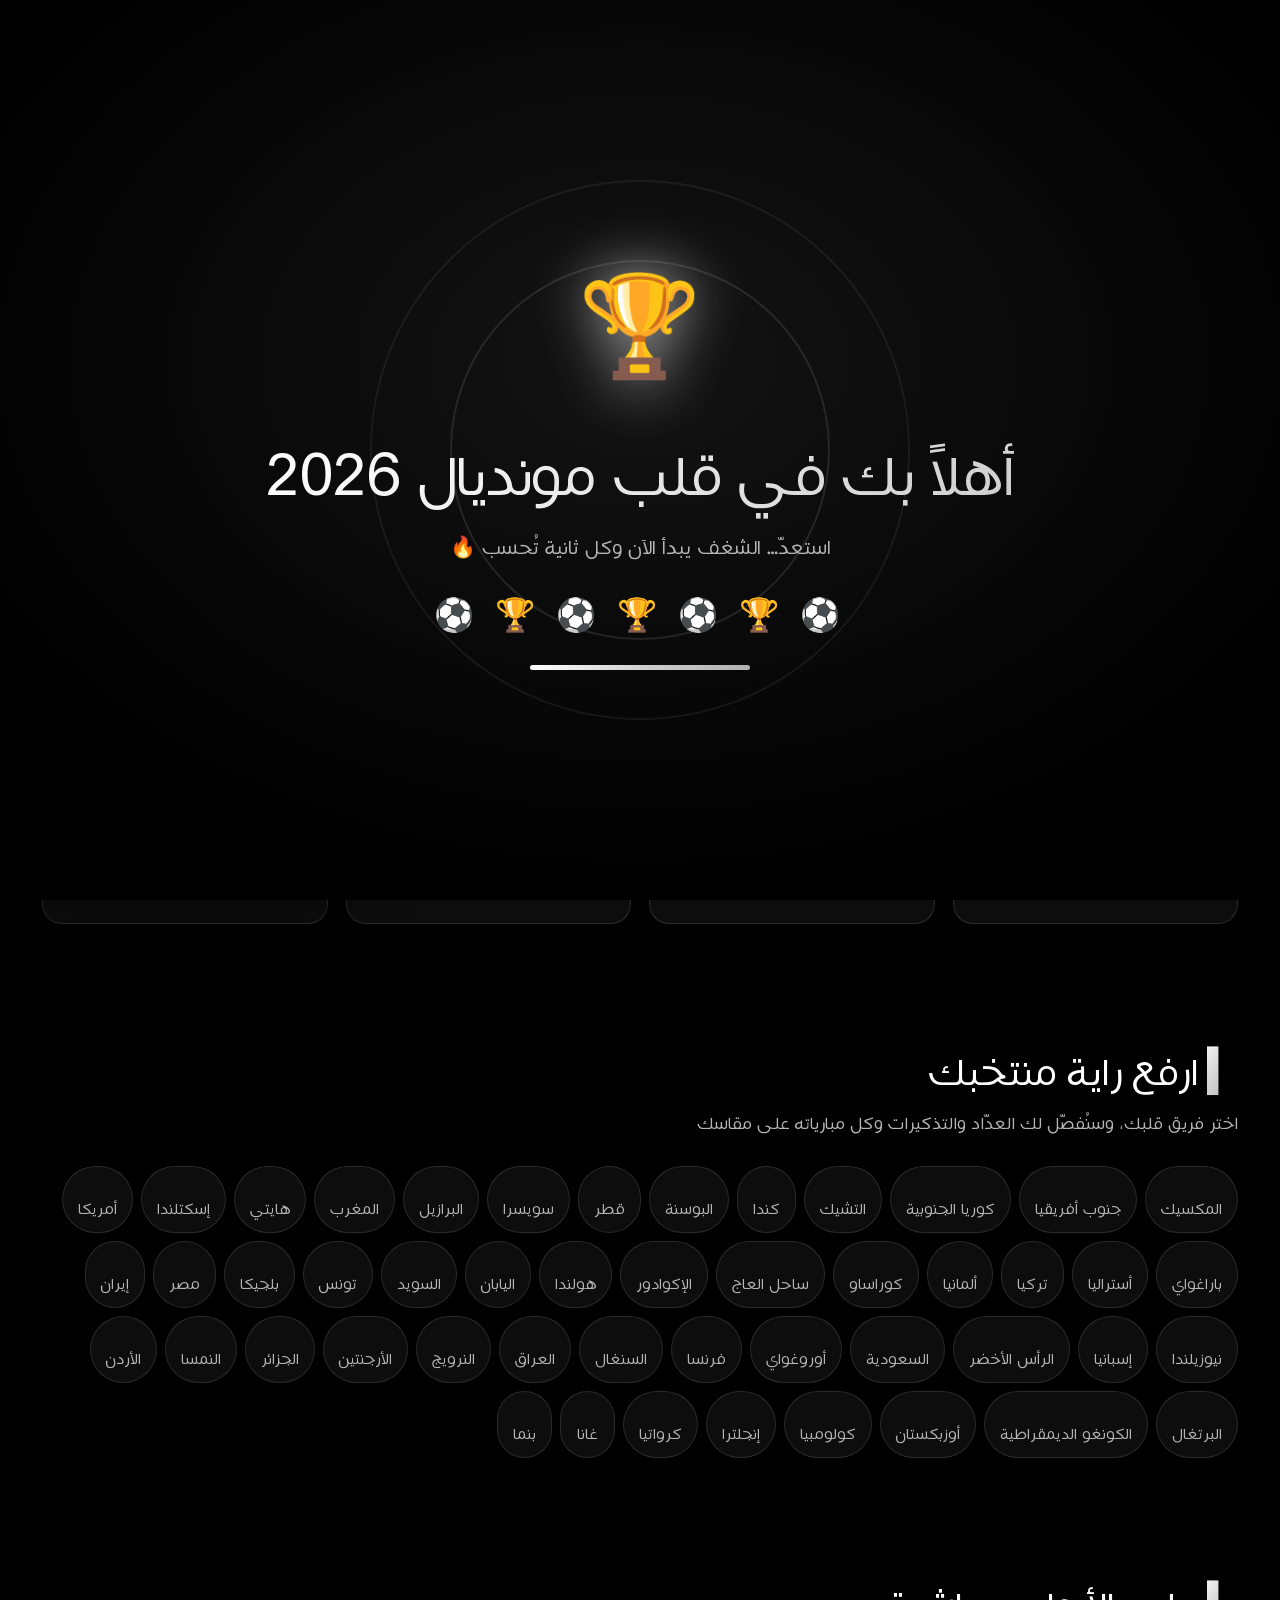
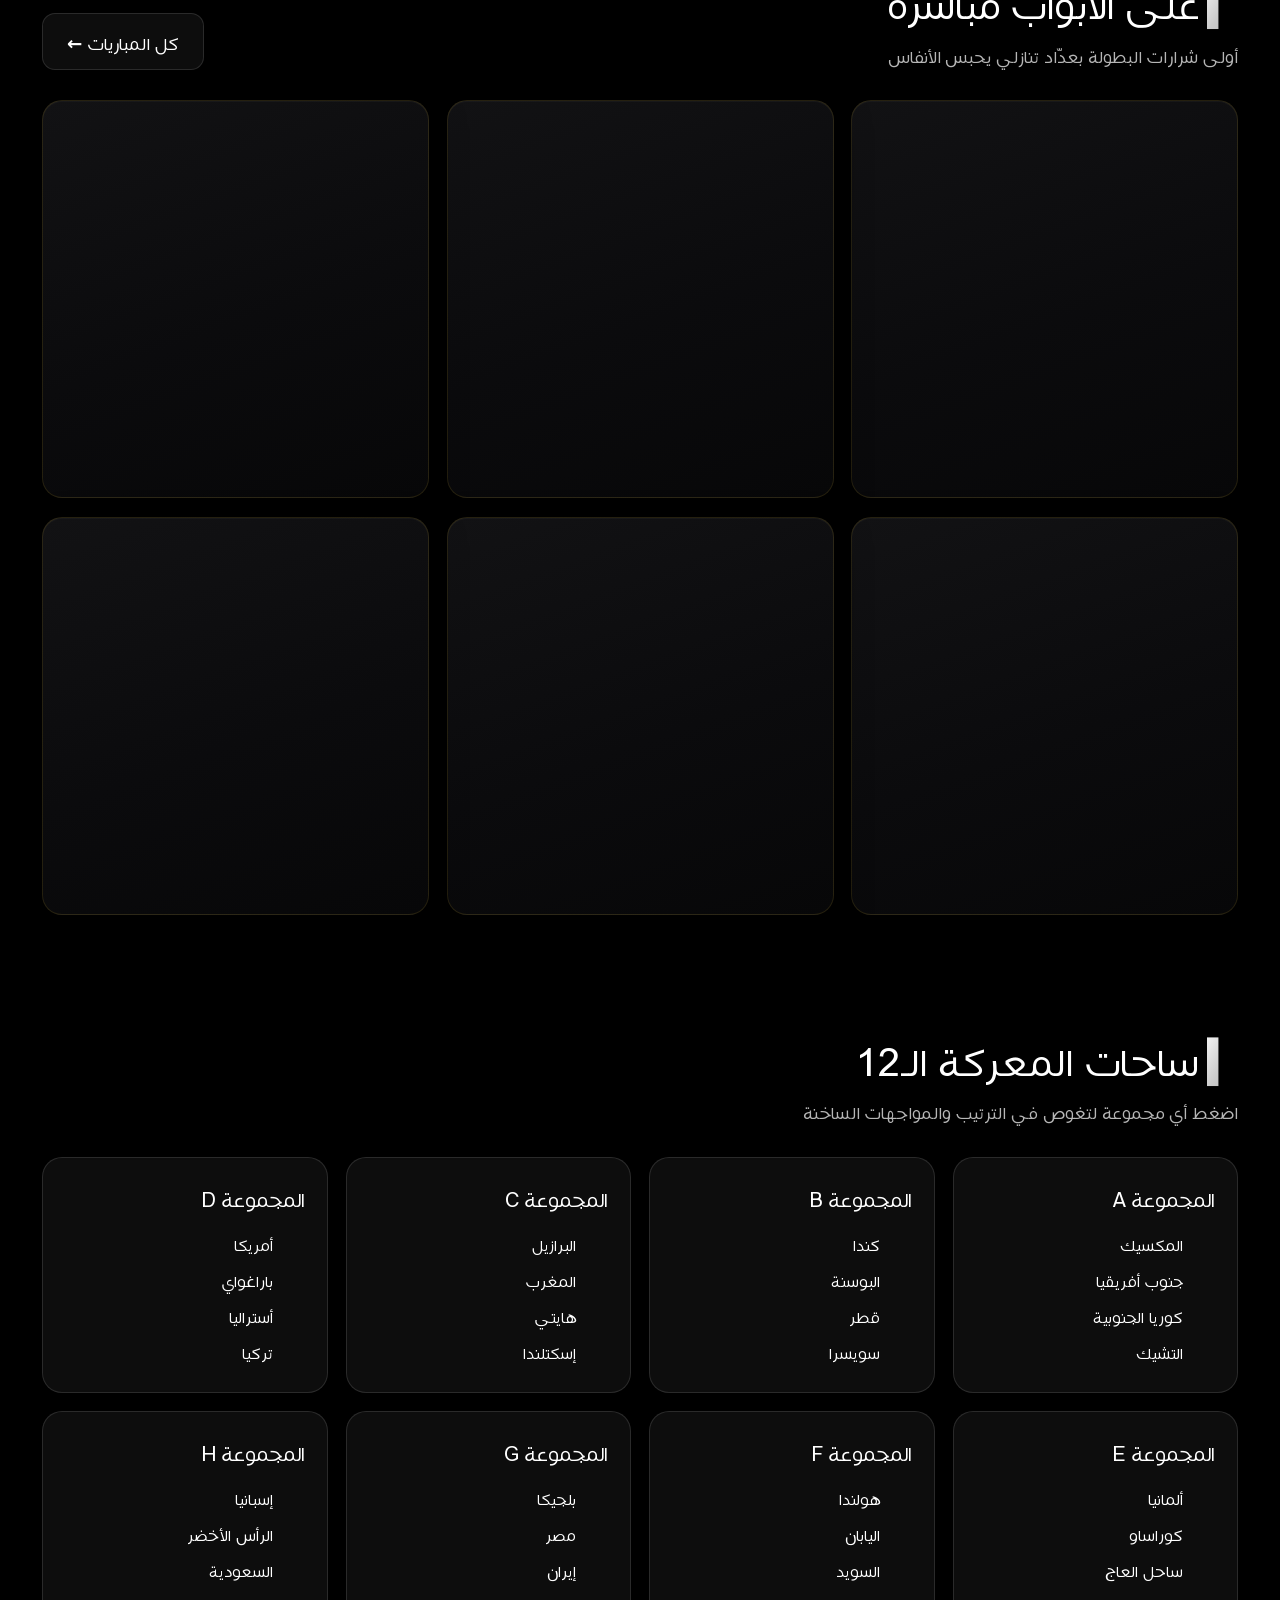
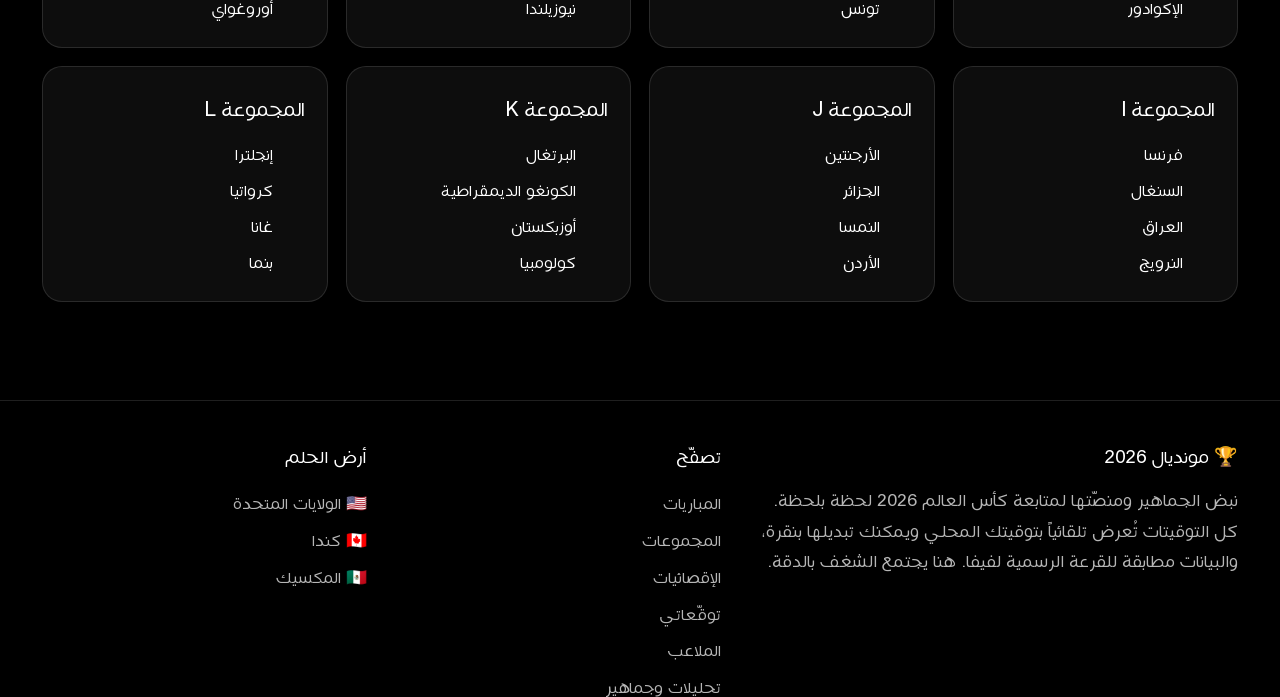
==== commit 1103934a: "Add files via upload" ====
--- a/index.html
+++ b/index.html
@@ -13,20 +13,20 @@
 <link rel="icon" href="favicon.svg" type="image/svg+xml">
 <link rel="apple-touch-icon" href="apple-touch-icon.png">
 <link rel="manifest" href="site.webmanifest">
-<link rel="canonical" href="https://saealsh.github.io/">
+<link rel="canonical" href="https://word2026s.com/">
 <meta property="og:type" content="website">
 <meta property="og:site_name" content="مونديال 2026">
 <meta property="og:locale" content="ar_AR">
 <meta property="og:title" content="مونديال 2026 · حيث يبدأ الشغف ولا ينتهي 🔥">
 <meta property="og:description" content="عِش جنون كأس العالم 2026 لحظة بلحظة: جدول مباريات ناري بعدّاد تنازلي حيّ، مجموعات، نجوم المنتخبات، خريطة الملاعب، وركن جماهير يغلي بالحماس.">
-<meta property="og:url" content="https://saealsh.github.io/">
-<meta property="og:image" content="https://saealsh.github.io/og-image.png">
+<meta property="og:url" content="https://word2026s.com/">
+<meta property="og:image" content="https://word2026s.com/og-image.png">
 <meta property="og:image:width" content="1200">
 <meta property="og:image:height" content="630">
 <meta name="twitter:card" content="summary_large_image">
 <meta name="twitter:title" content="مونديال 2026 · حيث يبدأ الشغف ولا ينتهي 🔥">
 <meta name="twitter:description" content="عِش جنون كأس العالم 2026 لحظة بلحظة: جدول مباريات ناري بعدّاد تنازلي حيّ، مجموعات، نجوم المنتخبات، خريطة الملاعب، وركن جماهير يغلي بالحماس.">
-<meta name="twitter:image" content="https://saealsh.github.io/og-image.png">
+<meta name="twitter:image" content="https://word2026s.com/og-image.png">
 <link href="https://fonts.googleapis.com/css2?family=Tajawal:wght@400;500;700;800;900&family=Cairo:wght@600;800&display=swap" rel="stylesheet">
 <link rel="stylesheet" href="style.css">
 </head>
--- a/style.css
+++ b/style.css
@@ -590,3 +590,22 @@
 :root[data-theme="light"] .standings tr:hover { background: rgba(0,0,0,.04); }
 :root[data-theme="light"] .ko-round h3 { background: linear-gradient(90deg, rgba(0,0,0,.07), transparent); }
 :root[data-theme="light"] .badge-live { background: #1a1a1a; }
+
+/* ===== صفحة البحث ===== */
+.search-big { width: 100%; font-family: var(--font); background: var(--card); border: 1px solid var(--border-gold); color: var(--text); padding: 16px 18px; border-radius: 14px; font-size: 1.1rem; font-weight: 700; }
+.search-big:focus { outline: none; box-shadow: var(--glow-gold); }
+.sr-head { margin: 22px 0 10px; color: var(--gold); font-size: 1.05rem; }
+.sr-grid { display: grid; grid-template-columns: repeat(auto-fill, minmax(220px, 1fr)); gap: 10px; }
+.sr-item { display: flex; align-items: center; gap: 10px; background: var(--card); border: 1px solid var(--border); border-radius: 12px; padding: 10px 12px; font-weight: 700; transition: .18s; }
+.sr-item:hover { border-color: var(--border-gold); background: var(--card-strong); transform: translateY(-2px); }
+.sr-item img { width: 30px; height: 22px; border-radius: 4px; object-fit: cover; flex-shrink: 0; }
+.sr-item small { color: var(--text-faint); font-weight: 700; margin-inline-start: auto; font-size: .76rem; }
+.sr-pos { width: 34px; height: 34px; border-radius: 9px; background: var(--gold-pill-bg); border: 1px solid var(--gold-pill-border); color: var(--gold-soft); display: grid; place-items: center; font-weight: 900; font-size: .68rem; flex-shrink: 0; }
+
+/* ===== صفحة اللاعب ===== */
+.pl-hero { display: flex; align-items: center; gap: 18px; background: var(--card); border: 1px solid var(--border-gold); border-radius: var(--radius); padding: 22px; box-shadow: var(--shadow); flex-wrap: wrap; }
+.pl-pos { width: 64px; height: 64px; border-radius: 16px; background: var(--gold-grad); color: var(--btn-gold-text); display: grid; place-items: center; font-weight: 900; font-size: .9rem; flex-shrink: 0; }
+.pl-hero h1 { font-size: clamp(1.5rem, 4vw, 2.2rem); font-weight: 900; }
+.pl-meta { display: flex; gap: 14px; flex-wrap: wrap; align-items: center; color: var(--text-dim); font-weight: 700; margin-top: 6px; font-size: .9rem; }
+.pl-meta a { display: inline-flex; align-items: center; gap: 7px; }
+.pl-meta img { width: 26px; height: 19px; border-radius: 3px; object-fit: cover; }
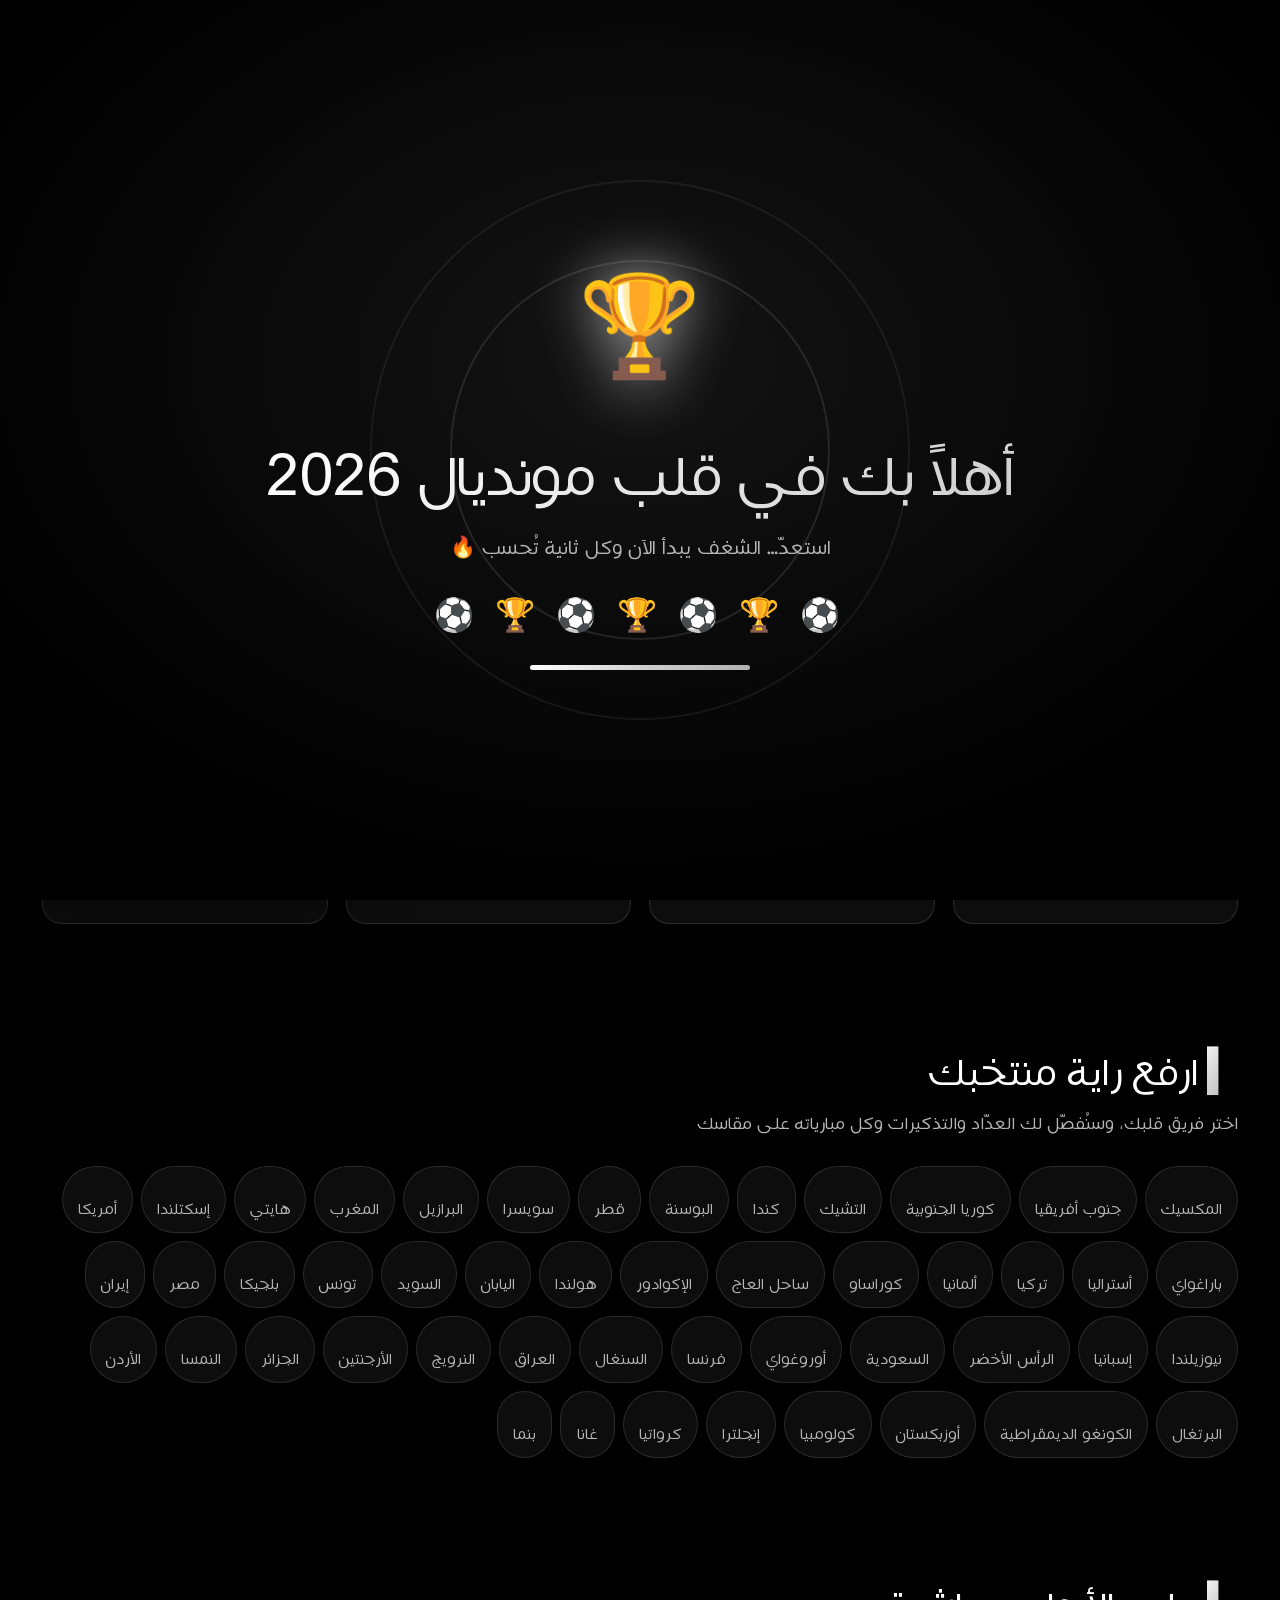
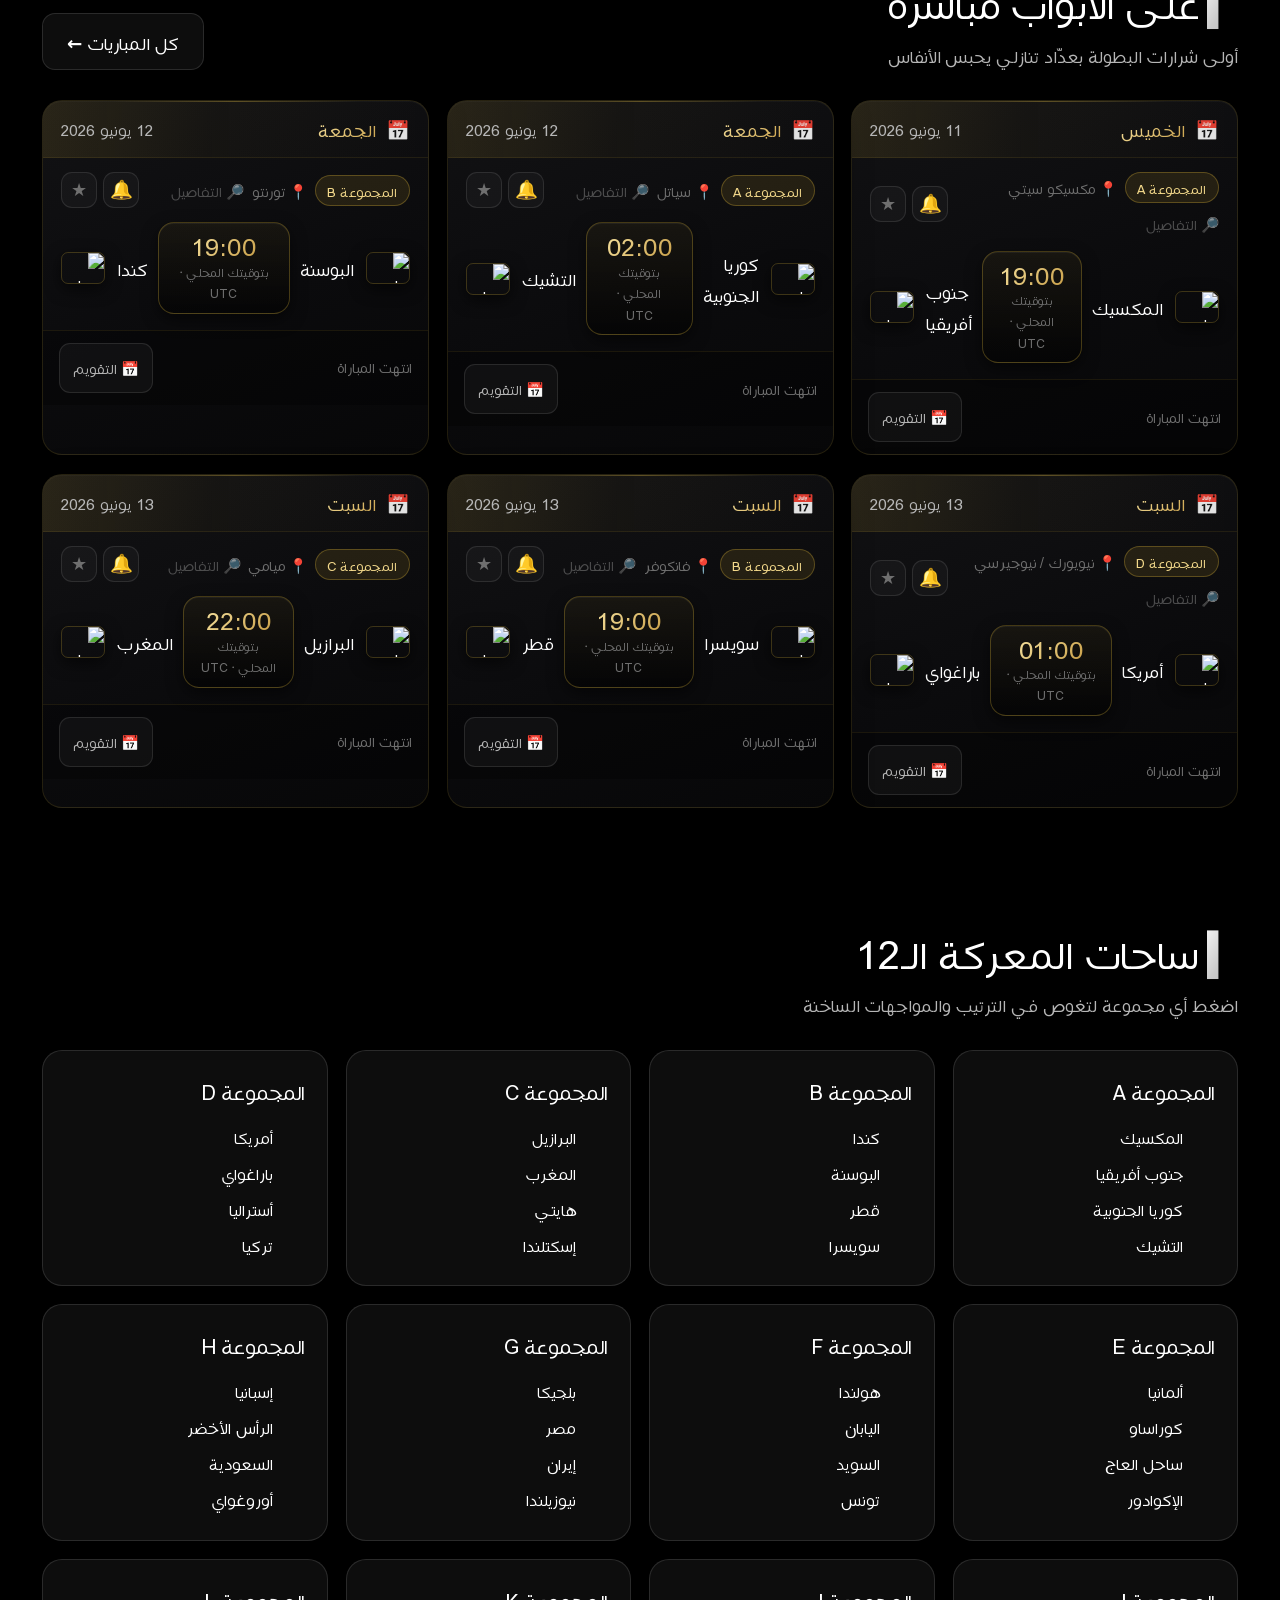
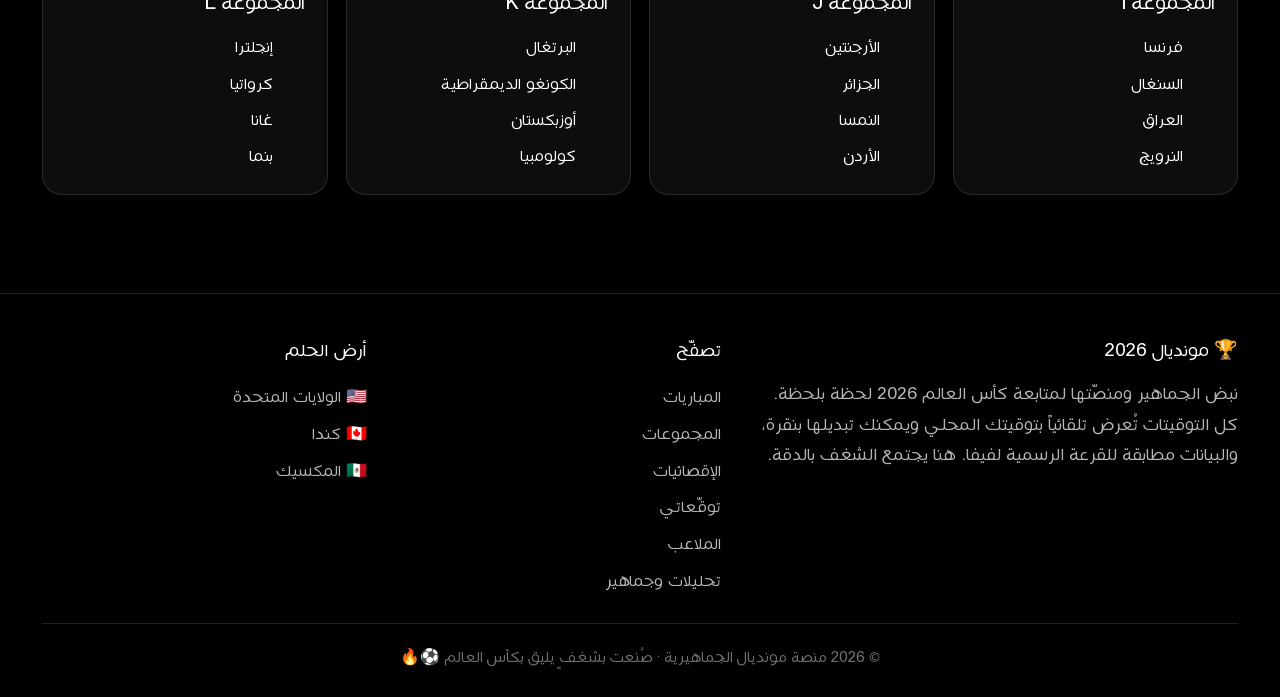
==== commit d0a28003: "Add files via upload" ====
--- a/index.html
+++ b/index.html
@@ -9,6 +9,7 @@
 <link rel="preconnect" href="https://flagcdn.com" crossorigin>
 <meta name="theme-color" content="#000000">
 <script>try{if(localStorage.getItem("wc26_theme")==="light")document.documentElement.setAttribute("data-theme","light");}catch(e){}</script>
+<script src="analytics.js"></script>
 <!-- BRAND/SOCIAL META -->
 <link rel="icon" href="favicon.svg" type="image/svg+xml">
 <link rel="apple-touch-icon" href="apple-touch-icon.png">
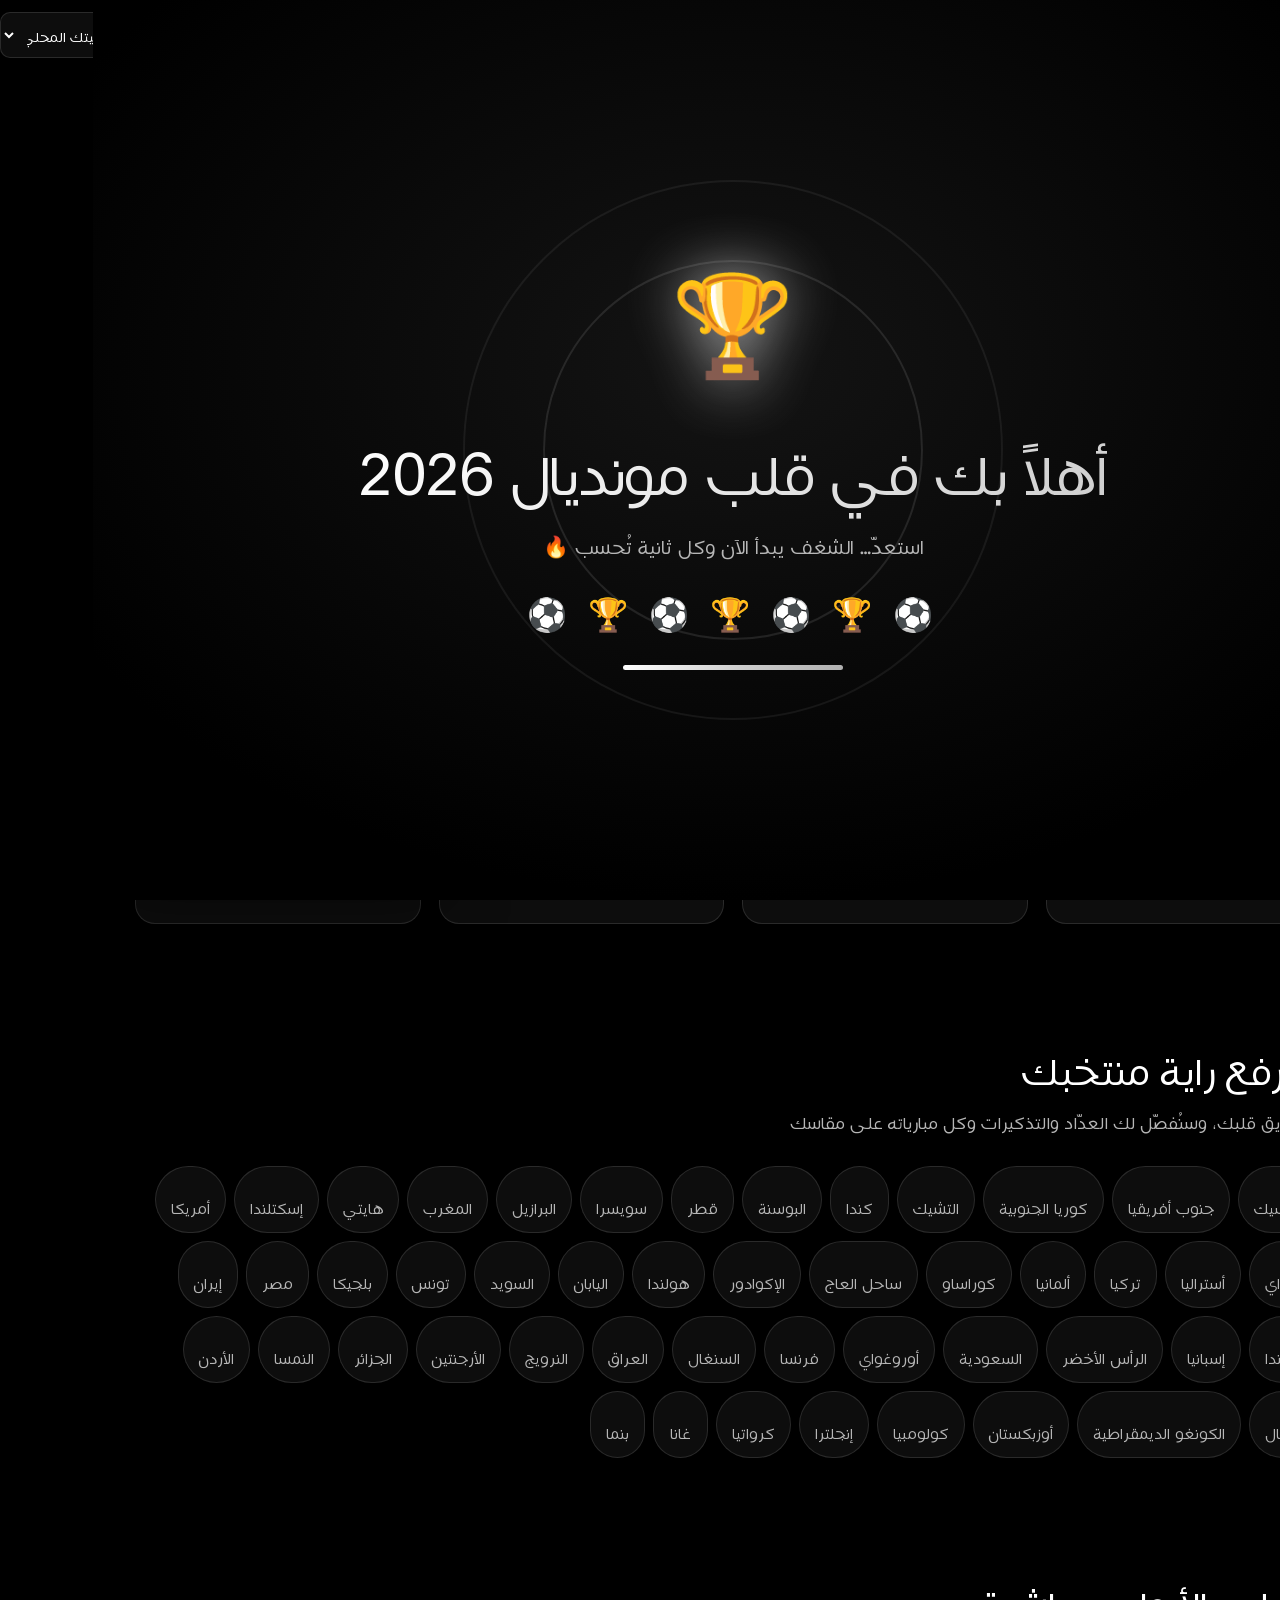
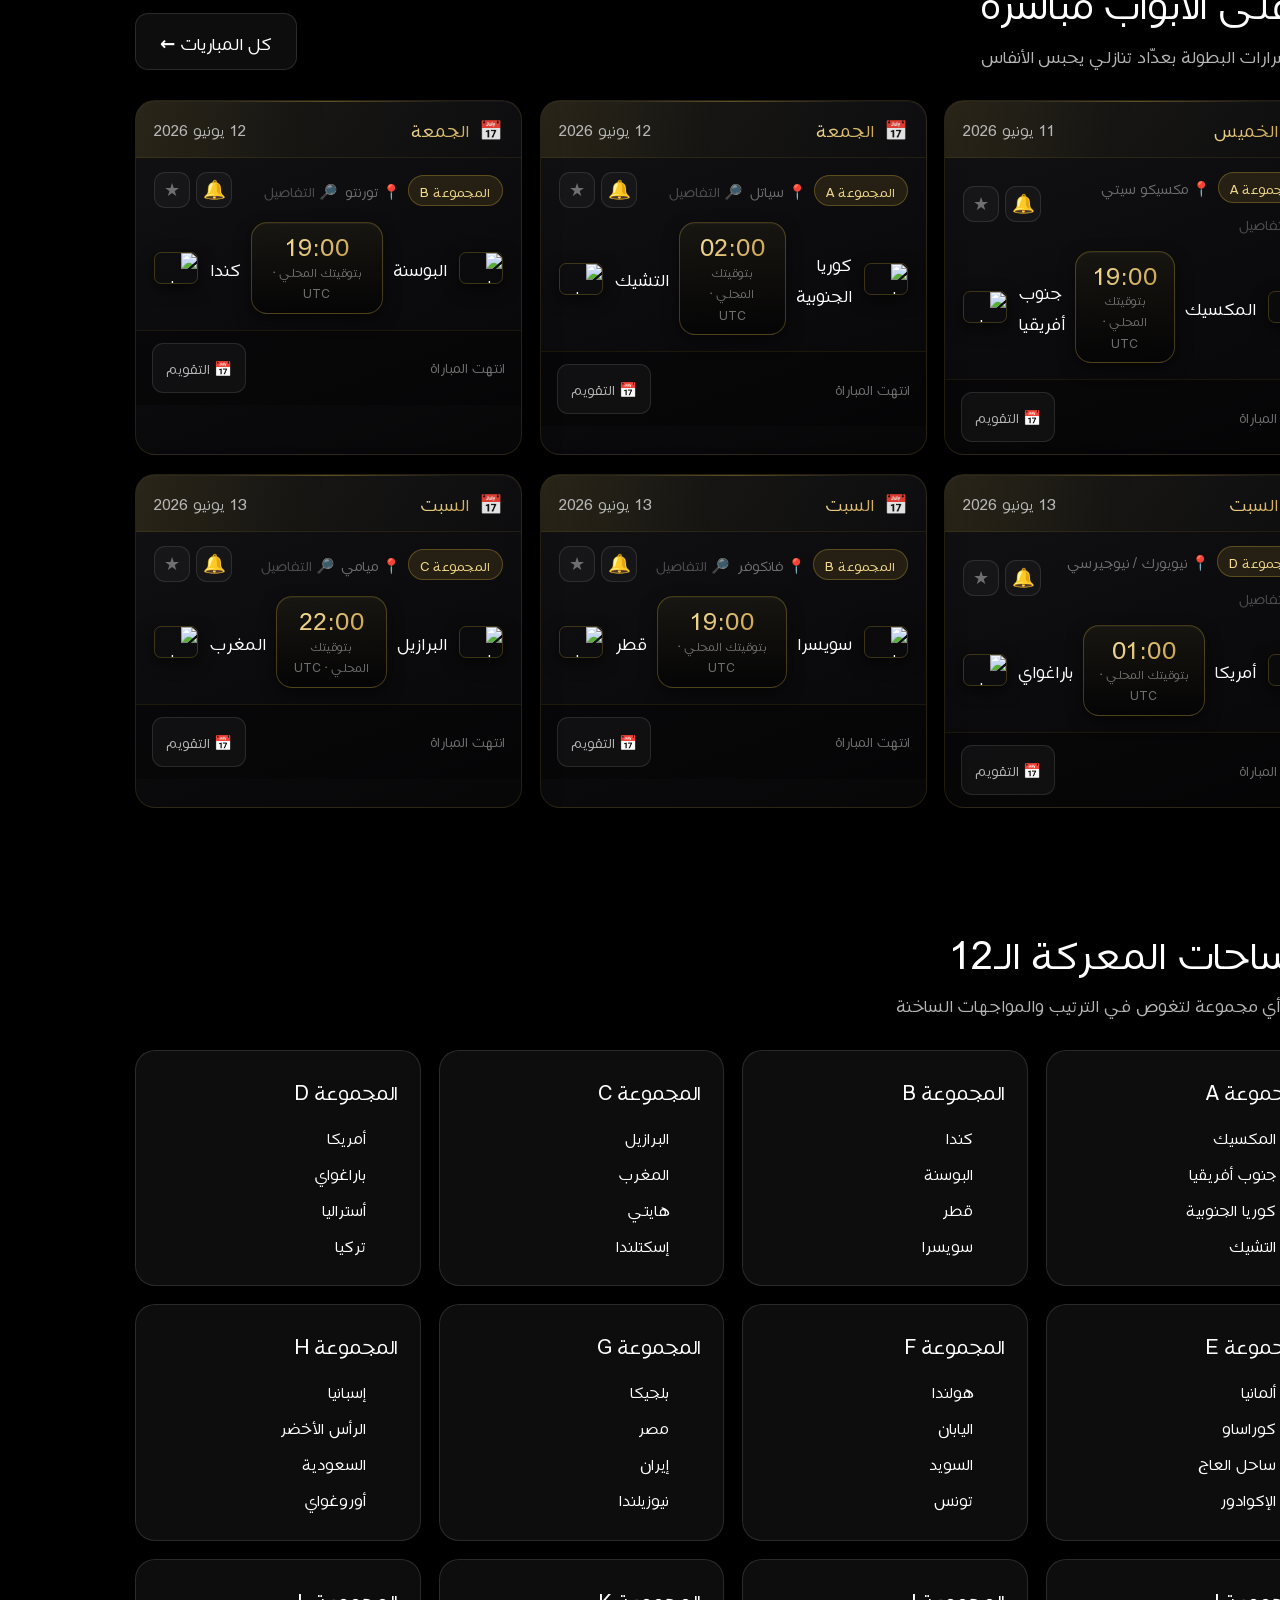
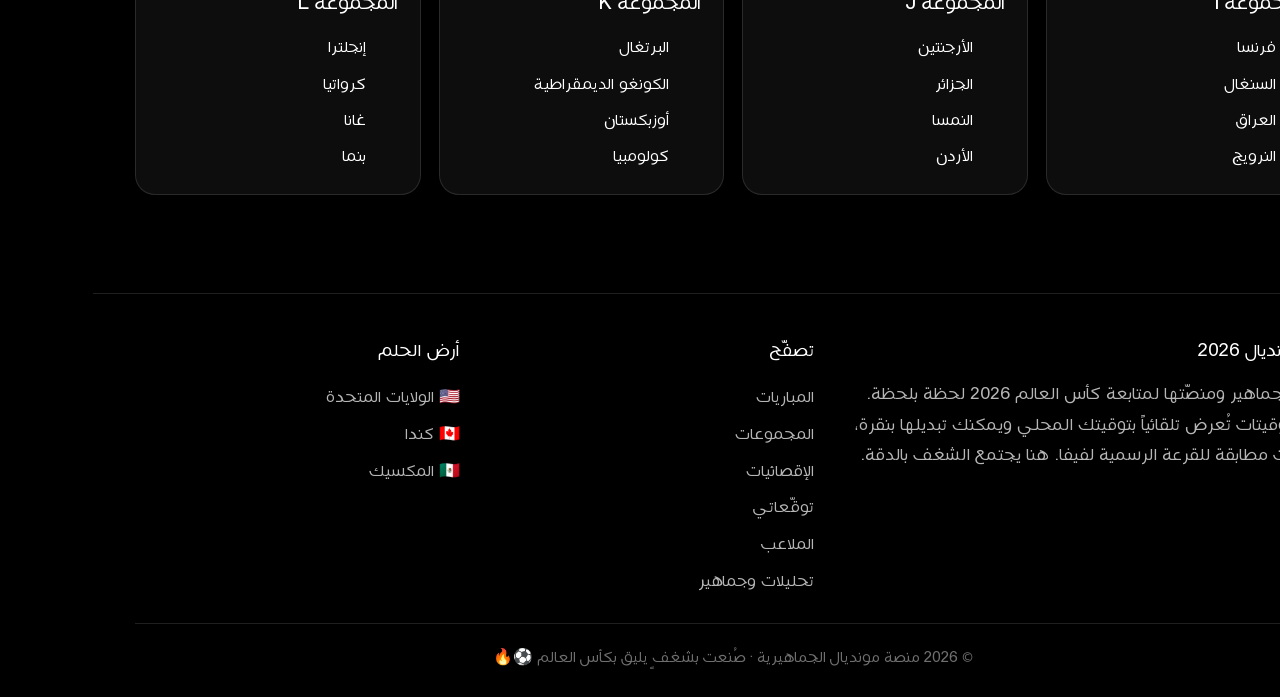
==== commit 66345ddc: "Add files via upload" ====
--- a/index.html
+++ b/index.html
@@ -40,6 +40,8 @@
     <button class="nav-toggle" aria-label="القائمة">☰</button>
     <div class="nav-links">
       <a href="index.html">الرئيسية</a>
+      <a href="livenow.html">يلعب الآن</a>
+      <a href="leagues.html">الدوريات</a>
       <a href="matches.html">المباريات</a>
       <a href="groups.html">المجموعات</a>
       <a href="knockout.html">الإقصائيات</a>
